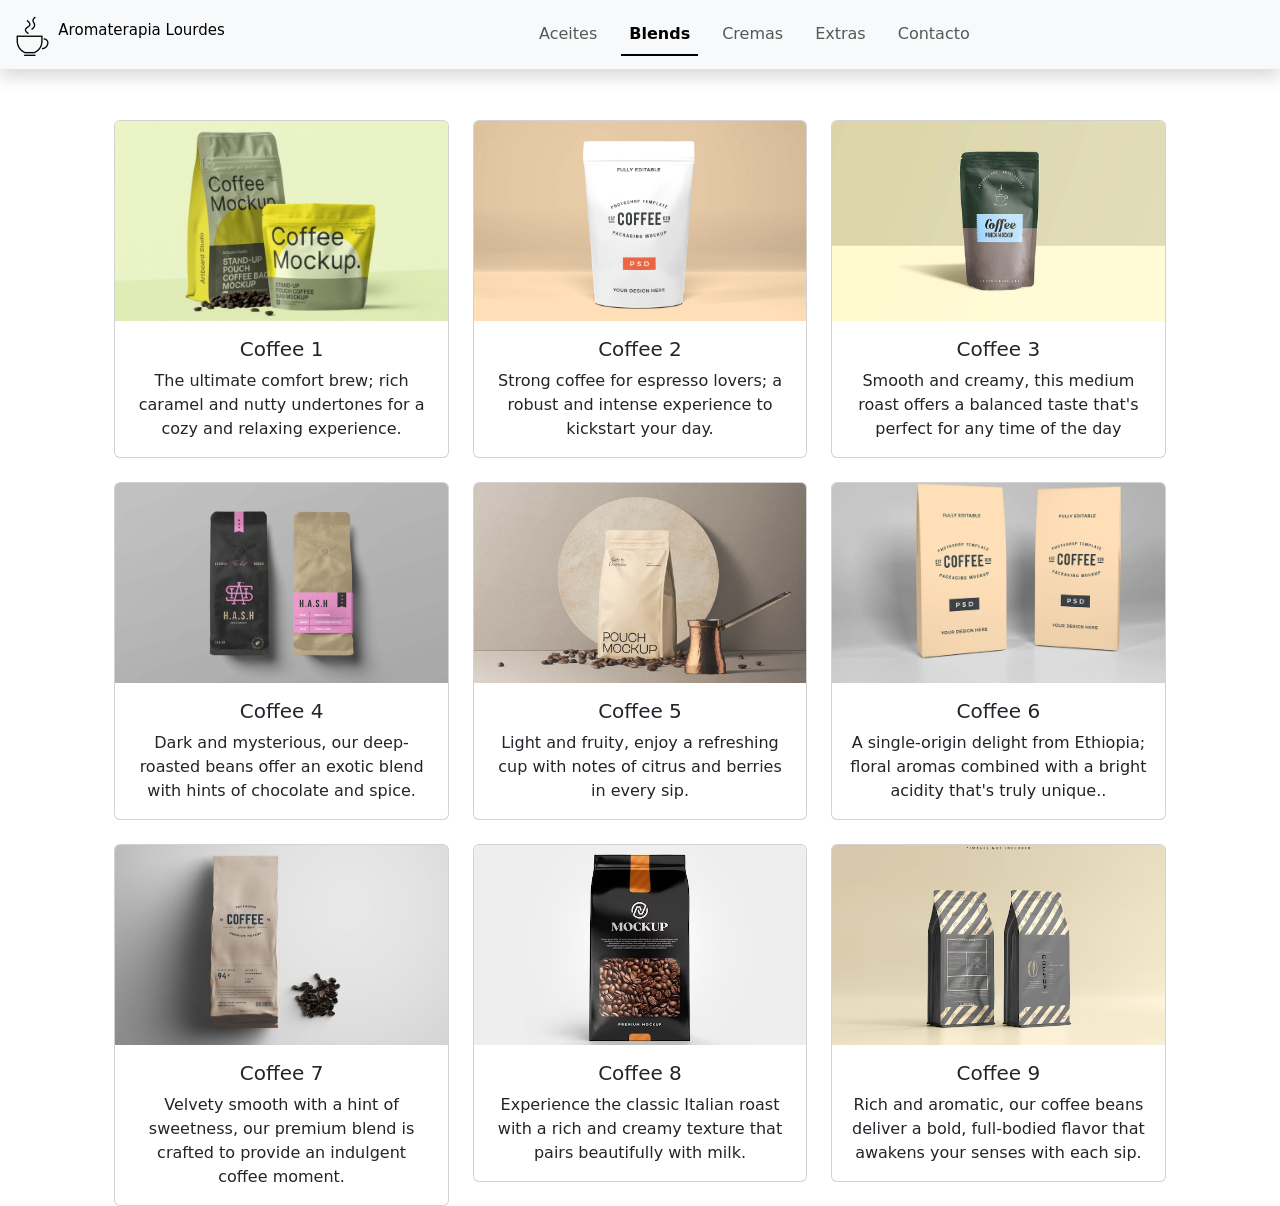
==== Blends.html @ 16ae02e8 "Creado a partir de repo CoffeeAddicts" ====
<!doctype html>
<!--suppress CheckImageSize -->
<html lang="en">
<head>
    <meta charset="utf-8">
    <meta name="viewport" content="width=device-width, initial-scale=1">
    <title>Aromaterapia Lourdes</title>
    <link href="https://cdn.jsdelivr.net/npm/bootstrap@5.3.2/dist/css/bootstrap.min.css" rel="stylesheet"
          integrity="sha384-T3c6CoIi6uLrA9TneNEoa7RxnatzjcDSCmG1MXxSR1GAsXEV/Dwwykc2MPK8M2HN" crossorigin="anonymous">
    <link rel="stylesheet" href="https://cdn.jsdelivr.net/npm/bootstrap-icons@1.11.1/font/bootstrap-icons.css">
    <link href="css/styles.css" rel="stylesheet">
</head>

<body>
<header class="sticky-top bg-light flex-md-nowrap p-0 shadow">
    <nav class="navbar navbar-expand-lg">
        <div class="container-fluid">
            <a class="navbar-brand" href="index.html">
                <img src="media/image/CoffeeIcon.png" alt="Aromaterapia Lourdes Icon" width="40" height="40" class="d-inline-block align-text-top">
                <span style="font-size: 15px">Aromaterapia Lourdes</span>
            </a>
            <button class="navbar-toggler" type="button" data-bs-toggle="collapse" data-bs-target="#navbarSupportedContent" aria-controls="navbarSupportedContent" aria-expanded="false" aria-label="Toggle navigation">
                <span class="navbar-toggler-icon"></span>
            </button>

            <div class="collapse navbar-collapse" id="navbarSupportedContent">
                <div class="col">
                    <ul class="navbar-nav me-auto mb-2 mb-lg-0 nav-underline justify-content-center">
                        <li class="nav-item">
                            <a class="nav-link" aria-current="page" href="index.html">Aceites</a>
                        </li>
                        <li class="nav-item">
                            <a class="nav-link active" href="Blends.html">Blends</a>
                        </li>
                        <li class="nav-item">
                            <a class="nav-link" href="Cremas.html">Cremas</a>
                        </li>
                        <li class="nav-item">
                            <a class="nav-link" href="Extras.html">Extras</a>
                        </li>
                        <li class="nav-item">
                            <a class="nav-link" href="Contacto.html">Contacto</a>
                        </li>
                    </ul>
                </div>


            </div>
        </div>
    </nav>
</header>

<div class="main container-fluid">
    <div class="container text-center">
        <div class="row row-cols-1 row-cols-sm-2 row-cols-md-3 g-4">
            <div class="col">
                <a data-bs-toggle="modal" data-bs-target="#Coffee1Modal" type="button" class="coffeeModal" style="text-decoration: none">
                    <div class="card h-100">
                        <img src="media/image/Coffee_Bag_Mockup_1.jpg" class="card-img-top" alt="...">
                        <div class="card-body">
                            <h5 class="card-title">Coffee 1</h5>
                            <p class="card-text">
                                The ultimate comfort brew; rich caramel
                                and nutty undertones for a cozy and relaxing experience.
                            </p>
                        </div>
                    </div>
                </a>
            </div>
            <div class="col">
                <a data-bs-toggle="modal" data-bs-target="#Coffee2Modal" type="button" class="coffeeModal" style="text-decoration: none">
                    <div class="card h-100">
                        <img src="media/image/Coffee_Bag_Mockup_2.jpg" class="card-img-top" alt="...">
                        <div class="card-body">
                            <h5 class="card-title">Coffee 2</h5>
                            <p class="card-text">
                                Strong coffee for espresso lovers;
                                a robust and intense experience to kickstart your day.
                            </p>
                        </div>
                    </div>
                </a>
            </div>
            <div class="col">
                <a data-bs-toggle="modal" data-bs-target="#Coffee3Modal" type="button" class="coffeeModal" style="text-decoration: none">
                    <div class="card h-100">
                        <img src="media/image/Coffee_Bag_Mockup_3.jpg" class="card-img-top" alt="...">
                        <div class="card-body">
                            <h5 class="card-title">Coffee 3</h5>
                            <p class="card-text">
                                Smooth and creamy, this medium roast offers
                                a balanced taste that's perfect for any time of the day
                            </p>
                        </div>
                    </div>
                </a>
            </div>
            <div class="col">
                <a data-bs-toggle="modal" data-bs-target="#Coffee4Modal" type="button" class="coffeeModal" style="text-decoration: none">
                    <div class="card h-100">
                        <img src="media/image/Coffee_Bag_Mockup_4.jpg" class="card-img-top" alt="...">
                        <div class="card-body">
                            <h5 class="card-title">Coffee 4</h5>
                            <p class="card-text">
                                Dark and mysterious, our deep-roasted beans
                                offer an exotic blend with hints of chocolate and spice.
                            </p>
                        </div>
                    </div>
                </a>
            </div>
            <div class="col">
                <a data-bs-toggle="modal" data-bs-target="#Coffee5Modal" type="button" class="coffeeModal" style="text-decoration: none">
                    <div class="card h-100">
                        <img src="media/image/Coffee_Bag_Mockup_5.jpg" class="card-img-top" alt="...">
                        <div class="card-body">
                            <h5 class="card-title">Coffee 5</h5>
                            <p class="card-text">
                                Light and fruity, enjoy a refreshing
                                cup with notes of citrus and berries in every sip.
                            </p>
                        </div>
                    </div>
                </a>
            </div>
            <div class="col">
                <a data-bs-toggle="modal" data-bs-target="#Coffee6Modal" type="button" class="coffeeModal" style="text-decoration: none">
                    <div class="card h-100">
                        <img src="media/image/Coffee_Bag_Mockup_6.jpg" class="card-img-top" alt="...">
                        <div class="card-body">
                            <h5 class="card-title">Coffee 6</h5>
                            <p class="card-text">
                                A single-origin delight from Ethiopia;
                                floral aromas combined with a bright acidity that's truly unique..
                            </p>
                        </div>
                    </div>
                </a>
            </div>
            <div class="col">
                <a data-bs-toggle="modal" data-bs-target="#Coffee7Modal" type="button" class="coffeeModal" style="text-decoration: none">
                    <div class="card h-100">
                        <img src="media/image/Coffee_Bag_Mockup_7.png" class="card-img-top" alt="...">
                        <div class="card-body">
                            <h5 class="card-title">Coffee 7</h5>
                            <p class="card-text">
                                Velvety smooth with a hint of sweetness,
                                our premium blend is crafted to provide an indulgent coffee moment.
                            </p>
                        </div>
                    </div>
                </a>
            </div>
            <div class="col">
                <a data-bs-toggle="modal" data-bs-target="#Coffee8Modal" type="button" class="coffeeModal" style="text-decoration: none">
                    <div class="card h-100">
                        <img src="media/image/Coffee_Bag_Mockup_8.png" class="card-img-top" alt="...">
                        <div class="card-body">
                            <h5 class="card-title">Coffee 8</h5>
                            <p class="card-text">
                                Experience the classic Italian roast
                                with a rich and creamy texture that pairs beautifully with milk.
                            </p>
                        </div>
                    </div>
                </a>
            </div>
            <div class="col">
                <a data-bs-toggle="modal" data-bs-target="#Coffee9Modal" type="button" class="coffeeModal" style="text-decoration: none">
                    <div class="card h-100">
                        <img src="media/image/Coffee_Bag_Mockup_9.png" class="card-img-top" alt="...">
                        <div class="card-body">
                            <h5 class="card-title">Coffee 9</h5>
                            <p class="card-text">
                                Rich and aromatic, our coffee beans deliver a bold,
                                full-bodied flavor that awakens your senses with each sip.
                            </p>
                        </div>
                    </div>
                </a>
            </div>
        </div>
    </div>
</div>

<!-- Modals -->
<!-- Modal 1 -->
<div class="modal fade" id="Coffee1Modal" tabindex="-1" aria-labelledby="Coffee1ModalLabel" aria-hidden="true">
    <div class="modal-dialog modal-dialog-scrollable modal-dialog-centered modal-lg">
        <div class="modal-content">
            <div class="modal-header">
                <h1 class="modal-title fs-5" id="Coffee1ModalLabel">Coffee 1</h1>
                <button type="button" class="btn-close" data-bs-dismiss="modal" aria-label="Close"></button>
            </div>
            <div class="modal-body">
                <div class="row">
                    <div class="col-8">
                        Indulge in the rich and aromatic experience of our premium coffee beans.
                        Each bag is a testament to our unwavering commitment to quality and excellence in coffee.
                        Sourced from the world's finest coffee-growing regions, our beans are carefully selected to
                        ensure a diverse and exceptional flavor profile.
                    </div>
                    <div class="col-4" style="padding-top: 0.5vh">
                        <img src="media/image/Coffee_Bag_Mockup_1.jpg" class="img-fluid" alt="...">
                        <div style="padding-top: 0.5vh">
                            <text style="color: darkslategrey">Recommended amount: <br>10grams of coffee per 150ml</text>
                        </div>
                    </div>
                </div>
            </div>
            <div class="modal-footer">
                <button type="button" class="btn btn-secondary" data-bs-dismiss="modal">Close</button>
            </div>
        </div>
    </div>
</div>

<!-- Modal 2 -->
<div class="modal fade" id="Coffee2Modal" tabindex="-1" aria-labelledby="Coffee2ModalLabel" aria-hidden="true">
    <div class="modal-dialog modal-dialog-scrollable modal-dialog-centered modal-lg">
        <div class="modal-content">
            <div class="modal-header">
                <h1 class="modal-title fs-5" id="Coffee2ModalLabel">Coffee 2</h1>
                <button type="button" class="btn-close" data-bs-dismiss="modal" aria-label="Close"></button>
            </div>
            <div class="modal-body">
                <div class="row">
                    <div class="col-8">
                        Discover the smooth and velvety taste of our Coffee 2. Each cup offers a harmonious blend
                        that is both refreshing and comforting.
                    </div>
                    <div class="col-4" style="padding-top: 0.5vh">
                        <img src="media/image/Coffee_Bag_Mockup_2.jpg" class="img-fluid" alt="...">
                        <div style="padding-top: 0.5vh">
                            <text style="color: darkslategrey">Recommended amount: <br>10grams of coffee per 150ml</text>
                        </div>
                    </div>
                </div>
            </div>
            <div class="modal-footer">
                <button type="button" class="btn btn-secondary" data-bs-dismiss="modal">Close</button>
            </div>
        </div>
    </div>
</div>

<!-- Modal 3 -->
<div class="modal fade" id="Coffee3Modal" tabindex="-1" aria-labelledby="Coffee3ModalLabel" aria-hidden="true">
    <div class="modal-dialog modal-dialog-scrollable modal-dialog-centered modal-lg">
        <div class="modal-content">
            <div class="modal-header">
                <h1 class="modal-title fs-5" id="Coffee3ModalLabel">Coffee 3</h1>
                <button type="button" class="btn-close" data-bs-dismiss="modal" aria-label="Close"></button>
            </div>
            <div class="modal-body">
                <div class="row">
                    <div class="col-8">
                        Immerse yourself in the exotic flavors of our Coffee 3. Carefully sourced from distant lands,
                        this coffee promises an adventure with every sip.
                    </div>
                    <div class="col-4" style="padding-top: 0.5vh">
                        <img src="media/image/Coffee_Bag_Mockup_3.jpg" class="img-fluid" alt="...">
                        <div style="padding-top: 0.5vh">
                            <text style="color: darkslategrey">Recommended amount: <br>10grams of coffee per 150ml</text>
                        </div>
                    </div>
                </div>
            </div>
            <div class="modal-footer">
                <button type="button" class="btn btn-secondary" data-bs-dismiss="modal">Close</button>
            </div>
        </div>
    </div>
</div>

<!-- Modal 4 -->
<div class="modal fade" id="Coffee4Modal" tabindex="-1" aria-labelledby="Coffee4ModalLabel" aria-hidden="true">
    <div class="modal-dialog modal-dialog-scrollable modal-dialog-centered modal-lg">
        <div class="modal-content">
            <div class="modal-header">
                <h1 class="modal-title fs-5" id="Coffee4ModalLabel">Coffee 4</h1>
                <button type="button" class="btn-close" data-bs-dismiss="modal" aria-label="Close"></button>
            </div>
            <div class="modal-body">
                <div class="row">
                    <div class="col-8">
                        Experience the balance and complexity of our Coffee 4. Perfectly roasted to bring out
                        its intricate notes, this coffee is for those who appreciate a refined taste.
                    </div>
                    <div class="col-4" style="padding-top: 0.5vh">
                        <img src="media/image/Coffee_Bag_Mockup_4.jpg" class="img-fluid" alt="...">
                        <div style="padding-top: 0.5vh">
                            <text style="color: darkslategrey">Recommended amount: <br>10grams of coffee per 150ml</text>
                        </div>
                    </div>
                </div>
            </div>
            <div class="modal-footer">
                <button type="button" class="btn btn-secondary" data-bs-dismiss="modal">Close</button>
            </div>
        </div>
    </div>
</div>

<!-- Modal 5 -->
<div class="modal fade" id="Coffee5Modal" tabindex="-1" aria-labelledby="Coffee5ModalLabel" aria-hidden="true">
    <div class="modal-dialog modal-dialog-scrollable modal-dialog-centered modal-lg">
        <div class="modal-content">
            <div class="modal-header">
                <h1 class="modal-title fs-5" id="Coffee5ModalLabel">Coffee 5</h1>
                <button type="button" class="btn-close" data-bs-dismiss="modal" aria-label="Close"></button>
            </div>
            <div class="modal-body">
                <div class="row">
                    <div class="col-8">
                        Savor the bright and lively flavors of our Coffee 5. Ideal for those who enjoy a refreshing
                        cup that awakens their senses.
                    </div>
                    <div class="col-4" style="padding-top: 0.5vh">
                        <img src="media/image/Coffee_Bag_Mockup_5.jpg" class="img-fluid" alt="...">
                        <div style="padding-top: 0.5vh">
                            <text style="color: darkslategrey">Recommended amount: <br>10grams of coffee per 150ml</text>
                        </div>
                    </div>
                </div>
            </div>
            <div class="modal-footer">
                <button type="button" class="btn btn-secondary" data-bs-dismiss="modal">Close</button>
            </div>
        </div>
    </div>
</div>

<!-- Modal 6 -->
<div class="modal fade" id="Coffee6Modal" tabindex="-1" aria-labelledby="Coffee6ModalLabel" aria-hidden="true">
    <div class="modal-dialog modal-dialog-scrollable modal-dialog-centered modal-lg">
        <div class="modal-content">
            <div class="modal-header">
                <h1 class="modal-title fs-5" id="Coffee6ModalLabel">Coffee 6</h1>
                <button type="button" class="btn-close" data-bs-dismiss="modal" aria-label="Close"></button>
            </div>
            <div class="modal-body">
                <div class="row">
                    <div class="col-8">
                        Enjoy the rich and full-bodied taste of our Coffee 6. Roasted to perfection, this coffee
                        offers a robust and satisfying experience.
                    </div>
                    <div class="col-4" style="padding-top: 0.5vh">
                        <img src="media/image/Coffee_Bag_Mockup_6.jpg" class="img-fluid" alt="...">
                        <div style="padding-top: 0.5vh">
                            <text style="color: darkslategrey">Recommended amount: <br>10grams of coffee per 150ml</text>
                        </div>
                    </div>
                </div>
            </div>
            <div class="modal-footer">
                <button type="button" class="btn btn-secondary" data-bs-dismiss="modal">Close</button>
            </div>
        </div>
    </div>
</div>

<!-- Modal 7 -->
<div class="modal fade" id="Coffee7Modal" tabindex="-1" aria-labelledby="Coffee7ModalLabel" aria-hidden="true">
    <div class="modal-dialog modal-dialog-scrollable modal-dialog-centered modal-lg">
        <div class="modal-content">
            <div class="modal-header">
                <h1 class="modal-title fs-5" id="Coffee7ModalLabel">Coffee 7</h1>
                <button type="button" class="btn-close" data-bs-dismiss="modal" aria-label="Close"></button>
            </div>
            <div class="modal-body">
                <div class="row">
                    <div class="col-8">
                        Discover the unique blend of our Coffee 7, designed to offer a delightful and memorable taste
                        experience with every sip.
                    </div>
                    <div class="col-4" style="padding-top: 0.5vh">
                        <img src="media/image/Coffee_Bag_Mockup_7.png" class="img-fluid" alt="...">
                        <div style="padding-top: 0.5vh">
                            <text style="color: darkslategrey">Recommended amount: <br>10grams of coffee per 150ml</text>
                        </div>
                    </div>
                </div>
            </div>
            <div class="modal-footer">
                <button type="button" class="btn btn-secondary" data-bs-dismiss="modal">Close</button>
            </div>
        </div>
    </div>
</div>

<!-- Modal 8 -->
<div class="modal fade" id="Coffee8Modal" tabindex="-1" aria-labelledby="Coffee8ModalLabel" aria-hidden="true">
    <div class="modal-dialog modal-dialog-scrollable modal-dialog-centered modal-lg">
        <div class="modal-content">
            <div class="modal-header">
                <h1 class="modal-title fs-5" id="Coffee8ModalLabel">Coffee 8</h1>
                <button type="button" class="btn-close" data-bs-dismiss="modal" aria-label="Close"></button>
            </div>
            <div class="modal-body">
                <div class="row">
                    <div class="col-8">
                        Indulge in the smooth and refined flavors of our Coffee 8. A perfect choice for those who
                        appreciate a sophisticated cup.
                    </div>
                    <div class="col-4" style="padding-top: 0.5vh">
                        <img src="media/image/Coffee_Bag_Mockup_8.png" class="img-fluid" alt="...">
                        <div style="padding-top: 0.5vh">
                            <text style="color: darkslategrey">Recommended amount: <br>10grams of coffee per 150ml</text>
                        </div>
                    </div>
                </div>
            </div>
            <div class="modal-footer">
                <button type="button" class="btn btn-secondary" data-bs-dismiss="modal">Close</button>
            </div>
        </div>
    </div>
</div>

<!-- Modal 9 -->
<div class="modal fade" id="Coffee9Modal" tabindex="-1" aria-labelledby="Coffee9ModalLabel" aria-hidden="true">
    <div class="modal-dialog modal-dialog-scrollable modal-dialog-centered modal-lg">
        <div class="modal-content">
            <div class="modal-header">
                <h1 class="modal-title fs-5" id="Coffee9ModalLabel">Coffee 9</h1>
                <button type="button" class="btn-close" data-bs-dismiss="modal" aria-label="Close"></button>
            </div>
            <div class="modal-body">
                <div class="row">
                    <div class="col-8">
                        Experience the bold and intense flavors of our Coffee 9. Roasted to bring out its deep
                        character, this coffee is for those who enjoy a rich and robust taste.
                    </div>
                    <div class="col-4" style="padding-top: 0.5vh">
                        <img src="media/image/Coffee_Bag_Mockup_9.png" class="img-fluid" alt="...">
                        <div style="padding-top: 0.5vh">
                            <text style="color: darkslategrey">Recommended amount: <br>10grams of coffee per 150ml</text>
                        </div>
                    </div>
                </div>
            </div>
            <div class="modal-footer">
                <button type="button" class="btn btn-secondary" data-bs-dismiss="modal">Close</button>
            </div>
        </div>
    </div>
</div>





<script src="https://cdn.jsdelivr.net/npm/bootstrap@5.3.2/dist/js/bootstrap.bundle.min.js"
        integrity="sha384-C6RzsynM9kWDrMNeT87bh95OGNyZPhcTNXj1NW7RuBCsyN/o0jlpcV8Qyq46cDfL"
        crossorigin="anonymous">
</script>
</body>
</html>
---- css/styles.css ----
html {
    scroll-behavior: smooth;
}


@media screen and (prefers-reduced-motion: reduce) {
    html {
        scroll-behavior: auto;
    }
}

.main{
    padding-top: 4vw;
    padding-left: 8vw;
    padding-right: 8vw;
}

.section {
    height: 65vh;
    align-content: center;
    scroll-margin-top: 1em;

}

.card-img-top {
    width: 100%;
    height: 15vw;
    object-fit: cover;
    min-height: 200px;
}

.map{
    position:relative;
    text-align:left;
    width:100%;
    height:400px;
}

.gmap_frame{
    padding-top: 12vh;
}

.coffeeModal:hover {
    -webkit-animation: coffeeModal 0.5s ease-in-out both;
    animation: coffeeModal 0.5s ease-in-out both;
}



@-webkit-keyframes coffeeModal {
    0% {
        -webkit-transform: scale(1);
        transform: scale(1);
    }
    50% {
        -webkit-transform: scale(1.05);
        transform: scale(1.05);
    }
    100% {
        -webkit-transform: scale(1);
        transform: scale(1);
    }
}
@keyframes coffeeModal {
    0% {
        -webkit-transform: scale(1);
        transform: scale(1);
    }
    50% {
        -webkit-transform: scale(1.05);
        transform: scale(1.05);
    }
    100% {
        -webkit-transform: scale(1);
        transform: scale(1);
    }
}
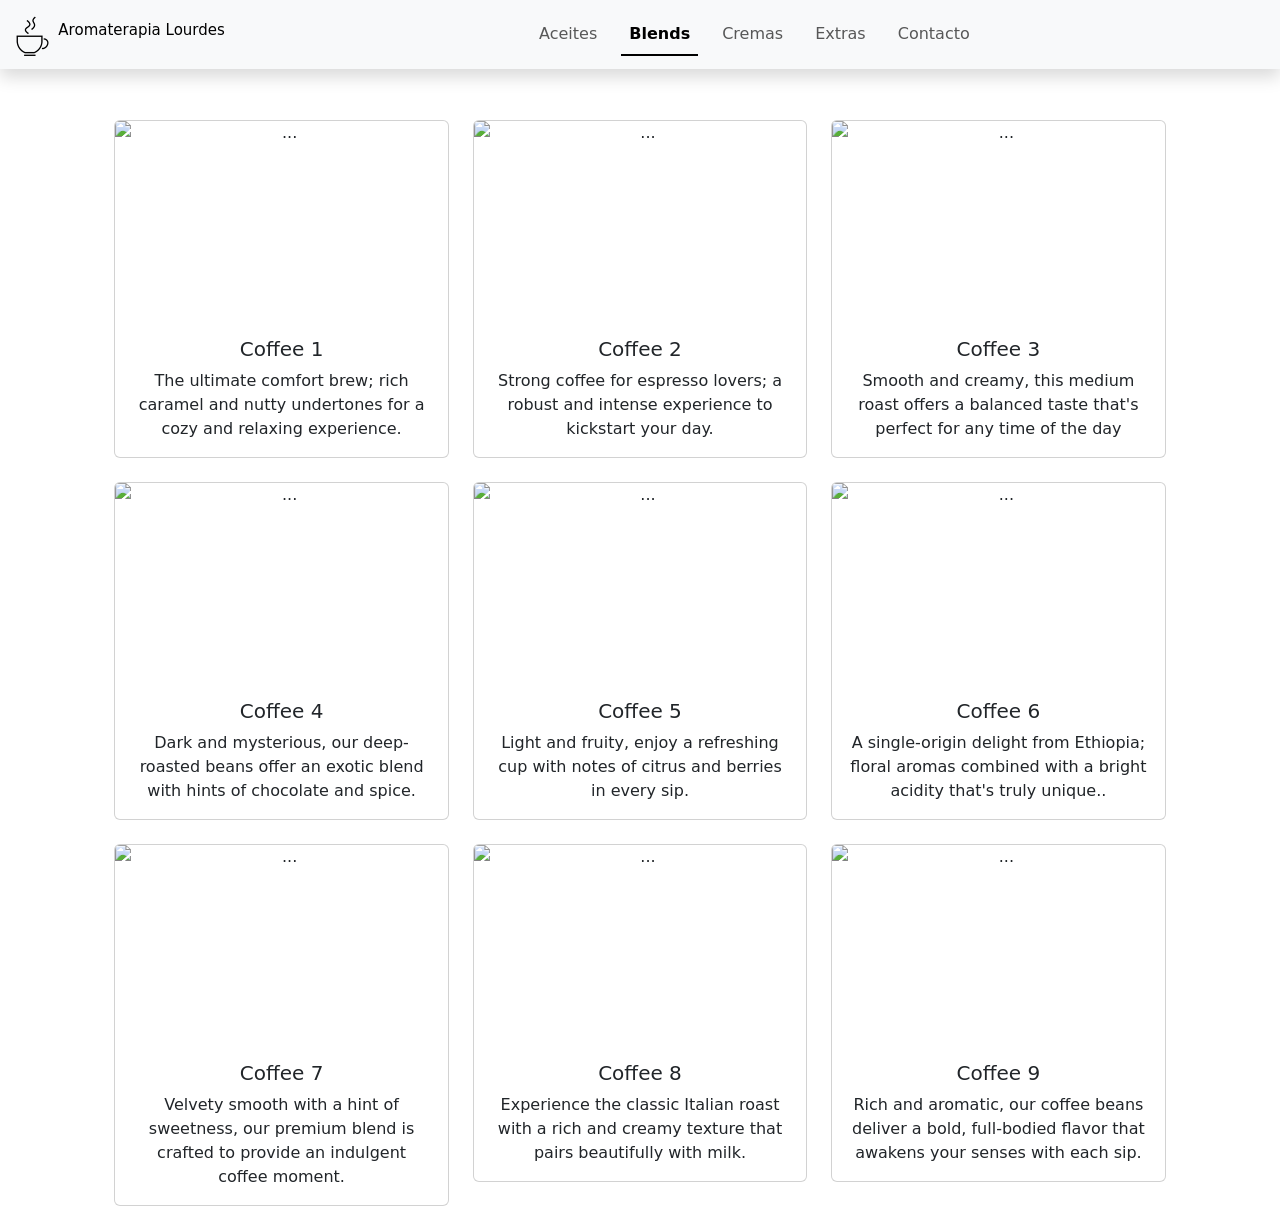
==== commit ce39222b: "Añadidas 15 opciones de aceites, modificado el codigo acorde a este cambio." ====
--- a/Blends.html
+++ b/Blends.html
@@ -56,7 +56,7 @@
             <div class="col">
                 <a data-bs-toggle="modal" data-bs-target="#Coffee1Modal" type="button" class="coffeeModal" style="text-decoration: none">
                     <div class="card h-100">
-                        <img src="media/image/Coffee_Bag_Mockup_1.jpg" class="card-img-top" alt="...">
+                        <img src="media/image/Aceites/Coffee_Bag_Mockup_1.jpg" class="card-img-top" alt="...">
                         <div class="card-body">
                             <h5 class="card-title">Coffee 1</h5>
                             <p class="card-text">
@@ -70,7 +70,7 @@
             <div class="col">
                 <a data-bs-toggle="modal" data-bs-target="#Coffee2Modal" type="button" class="coffeeModal" style="text-decoration: none">
                     <div class="card h-100">
-                        <img src="media/image/Coffee_Bag_Mockup_2.jpg" class="card-img-top" alt="...">
+                        <img src="media/image/Aceites/Coffee_Bag_Mockup_2.jpg" class="card-img-top" alt="...">
                         <div class="card-body">
                             <h5 class="card-title">Coffee 2</h5>
                             <p class="card-text">
@@ -84,7 +84,7 @@
             <div class="col">
                 <a data-bs-toggle="modal" data-bs-target="#Coffee3Modal" type="button" class="coffeeModal" style="text-decoration: none">
                     <div class="card h-100">
-                        <img src="media/image/Coffee_Bag_Mockup_3.jpg" class="card-img-top" alt="...">
+                        <img src="media/image/Aceites/Coffee_Bag_Mockup_3.jpg" class="card-img-top" alt="...">
                         <div class="card-body">
                             <h5 class="card-title">Coffee 3</h5>
                             <p class="card-text">
@@ -98,7 +98,7 @@
             <div class="col">
                 <a data-bs-toggle="modal" data-bs-target="#Coffee4Modal" type="button" class="coffeeModal" style="text-decoration: none">
                     <div class="card h-100">
-                        <img src="media/image/Coffee_Bag_Mockup_4.jpg" class="card-img-top" alt="...">
+                        <img src="media/image/Aceites/Coffee_Bag_Mockup_4.jpg" class="card-img-top" alt="...">
                         <div class="card-body">
                             <h5 class="card-title">Coffee 4</h5>
                             <p class="card-text">
@@ -112,7 +112,7 @@
             <div class="col">
                 <a data-bs-toggle="modal" data-bs-target="#Coffee5Modal" type="button" class="coffeeModal" style="text-decoration: none">
                     <div class="card h-100">
-                        <img src="media/image/Coffee_Bag_Mockup_5.jpg" class="card-img-top" alt="...">
+                        <img src="media/image/Aceites/Coffee_Bag_Mockup_5.jpg" class="card-img-top" alt="...">
                         <div class="card-body">
                             <h5 class="card-title">Coffee 5</h5>
                             <p class="card-text">
@@ -126,7 +126,7 @@
             <div class="col">
                 <a data-bs-toggle="modal" data-bs-target="#Coffee6Modal" type="button" class="coffeeModal" style="text-decoration: none">
                     <div class="card h-100">
-                        <img src="media/image/Coffee_Bag_Mockup_6.jpg" class="card-img-top" alt="...">
+                        <img src="media/image/Aceites/Coffee_Bag_Mockup_6.jpg" class="card-img-top" alt="...">
                         <div class="card-body">
                             <h5 class="card-title">Coffee 6</h5>
                             <p class="card-text">
@@ -140,7 +140,7 @@
             <div class="col">
                 <a data-bs-toggle="modal" data-bs-target="#Coffee7Modal" type="button" class="coffeeModal" style="text-decoration: none">
                     <div class="card h-100">
-                        <img src="media/image/Coffee_Bag_Mockup_7.png" class="card-img-top" alt="...">
+                        <img src="media/image/Aceites/Coffee_Bag_Mockup_7.png" class="card-img-top" alt="...">
                         <div class="card-body">
                             <h5 class="card-title">Coffee 7</h5>
                             <p class="card-text">
@@ -154,7 +154,7 @@
             <div class="col">
                 <a data-bs-toggle="modal" data-bs-target="#Coffee8Modal" type="button" class="coffeeModal" style="text-decoration: none">
                     <div class="card h-100">
-                        <img src="media/image/Coffee_Bag_Mockup_8.png" class="card-img-top" alt="...">
+                        <img src="media/image/Aceites/Coffee_Bag_Mockup_8.png" class="card-img-top" alt="...">
                         <div class="card-body">
                             <h5 class="card-title">Coffee 8</h5>
                             <p class="card-text">
@@ -168,7 +168,7 @@
             <div class="col">
                 <a data-bs-toggle="modal" data-bs-target="#Coffee9Modal" type="button" class="coffeeModal" style="text-decoration: none">
                     <div class="card h-100">
-                        <img src="media/image/Coffee_Bag_Mockup_9.png" class="card-img-top" alt="...">
+                        <img src="media/image/Aceites/Coffee_Bag_Mockup_9.png" class="card-img-top" alt="...">
                         <div class="card-body">
                             <h5 class="card-title">Coffee 9</h5>
                             <p class="card-text">
@@ -201,7 +201,7 @@
                         ensure a diverse and exceptional flavor profile.
                     </div>
                     <div class="col-4" style="padding-top: 0.5vh">
-                        <img src="media/image/Coffee_Bag_Mockup_1.jpg" class="img-fluid" alt="...">
+                        <img src="media/image/Aceites/Coffee_Bag_Mockup_1.jpg" class="img-fluid" alt="...">
                         <div style="padding-top: 0.5vh">
                             <text style="color: darkslategrey">Recommended amount: <br>10grams of coffee per 150ml</text>
                         </div>
@@ -230,7 +230,7 @@
                         that is both refreshing and comforting.
                     </div>
                     <div class="col-4" style="padding-top: 0.5vh">
-                        <img src="media/image/Coffee_Bag_Mockup_2.jpg" class="img-fluid" alt="...">
+                        <img src="media/image/Aceites/Coffee_Bag_Mockup_2.jpg" class="img-fluid" alt="...">
                         <div style="padding-top: 0.5vh">
                             <text style="color: darkslategrey">Recommended amount: <br>10grams of coffee per 150ml</text>
                         </div>
@@ -259,7 +259,7 @@
                         this coffee promises an adventure with every sip.
                     </div>
                     <div class="col-4" style="padding-top: 0.5vh">
-                        <img src="media/image/Coffee_Bag_Mockup_3.jpg" class="img-fluid" alt="...">
+                        <img src="media/image/Aceites/Coffee_Bag_Mockup_3.jpg" class="img-fluid" alt="...">
                         <div style="padding-top: 0.5vh">
                             <text style="color: darkslategrey">Recommended amount: <br>10grams of coffee per 150ml</text>
                         </div>
@@ -288,7 +288,7 @@
                         its intricate notes, this coffee is for those who appreciate a refined taste.
                     </div>
                     <div class="col-4" style="padding-top: 0.5vh">
-                        <img src="media/image/Coffee_Bag_Mockup_4.jpg" class="img-fluid" alt="...">
+                        <img src="media/image/Aceites/Coffee_Bag_Mockup_4.jpg" class="img-fluid" alt="...">
                         <div style="padding-top: 0.5vh">
                             <text style="color: darkslategrey">Recommended amount: <br>10grams of coffee per 150ml</text>
                         </div>
@@ -317,7 +317,7 @@
                         cup that awakens their senses.
                     </div>
                     <div class="col-4" style="padding-top: 0.5vh">
-                        <img src="media/image/Coffee_Bag_Mockup_5.jpg" class="img-fluid" alt="...">
+                        <img src="media/image/Aceites/Coffee_Bag_Mockup_5.jpg" class="img-fluid" alt="...">
                         <div style="padding-top: 0.5vh">
                             <text style="color: darkslategrey">Recommended amount: <br>10grams of coffee per 150ml</text>
                         </div>
@@ -346,7 +346,7 @@
                         offers a robust and satisfying experience.
                     </div>
                     <div class="col-4" style="padding-top: 0.5vh">
-                        <img src="media/image/Coffee_Bag_Mockup_6.jpg" class="img-fluid" alt="...">
+                        <img src="media/image/Aceites/Coffee_Bag_Mockup_6.jpg" class="img-fluid" alt="...">
                         <div style="padding-top: 0.5vh">
                             <text style="color: darkslategrey">Recommended amount: <br>10grams of coffee per 150ml</text>
                         </div>
@@ -375,7 +375,7 @@
                         experience with every sip.
                     </div>
                     <div class="col-4" style="padding-top: 0.5vh">
-                        <img src="media/image/Coffee_Bag_Mockup_7.png" class="img-fluid" alt="...">
+                        <img src="media/image/Aceites/Coffee_Bag_Mockup_7.png" class="img-fluid" alt="...">
                         <div style="padding-top: 0.5vh">
                             <text style="color: darkslategrey">Recommended amount: <br>10grams of coffee per 150ml</text>
                         </div>
@@ -404,7 +404,7 @@
                         appreciate a sophisticated cup.
                     </div>
                     <div class="col-4" style="padding-top: 0.5vh">
-                        <img src="media/image/Coffee_Bag_Mockup_8.png" class="img-fluid" alt="...">
+                        <img src="media/image/Aceites/Coffee_Bag_Mockup_8.png" class="img-fluid" alt="...">
                         <div style="padding-top: 0.5vh">
                             <text style="color: darkslategrey">Recommended amount: <br>10grams of coffee per 150ml</text>
                         </div>
@@ -433,7 +433,7 @@
                         character, this coffee is for those who enjoy a rich and robust taste.
                     </div>
                     <div class="col-4" style="padding-top: 0.5vh">
-                        <img src="media/image/Coffee_Bag_Mockup_9.png" class="img-fluid" alt="...">
+                        <img src="media/image/Aceites/Coffee_Bag_Mockup_9.png" class="img-fluid" alt="...">
                         <div style="padding-top: 0.5vh">
                             <text style="color: darkslategrey">Recommended amount: <br>10grams of coffee per 150ml</text>
                         </div>
--- a/css/styles.css
+++ b/css/styles.css
@@ -40,14 +40,14 @@
     padding-top: 12vh;
 }
 
-.coffeeModal:hover {
-    -webkit-animation: coffeeModal 0.5s ease-in-out both;
-    animation: coffeeModal 0.5s ease-in-out both;
+.modalBase:hover {
+    -webkit-animation: modalBase 0.5s ease-in-out both;
+    animation: modalBase 0.5s ease-in-out both;
 }
 
 
 
-@-webkit-keyframes coffeeModal {
+@-webkit-keyframes modalBase {
     0% {
         -webkit-transform: scale(1);
         transform: scale(1);
@@ -61,7 +61,7 @@
         transform: scale(1);
     }
 }
-@keyframes coffeeModal {
+@keyframes modalBase {
     0% {
         -webkit-transform: scale(1);
         transform: scale(1);
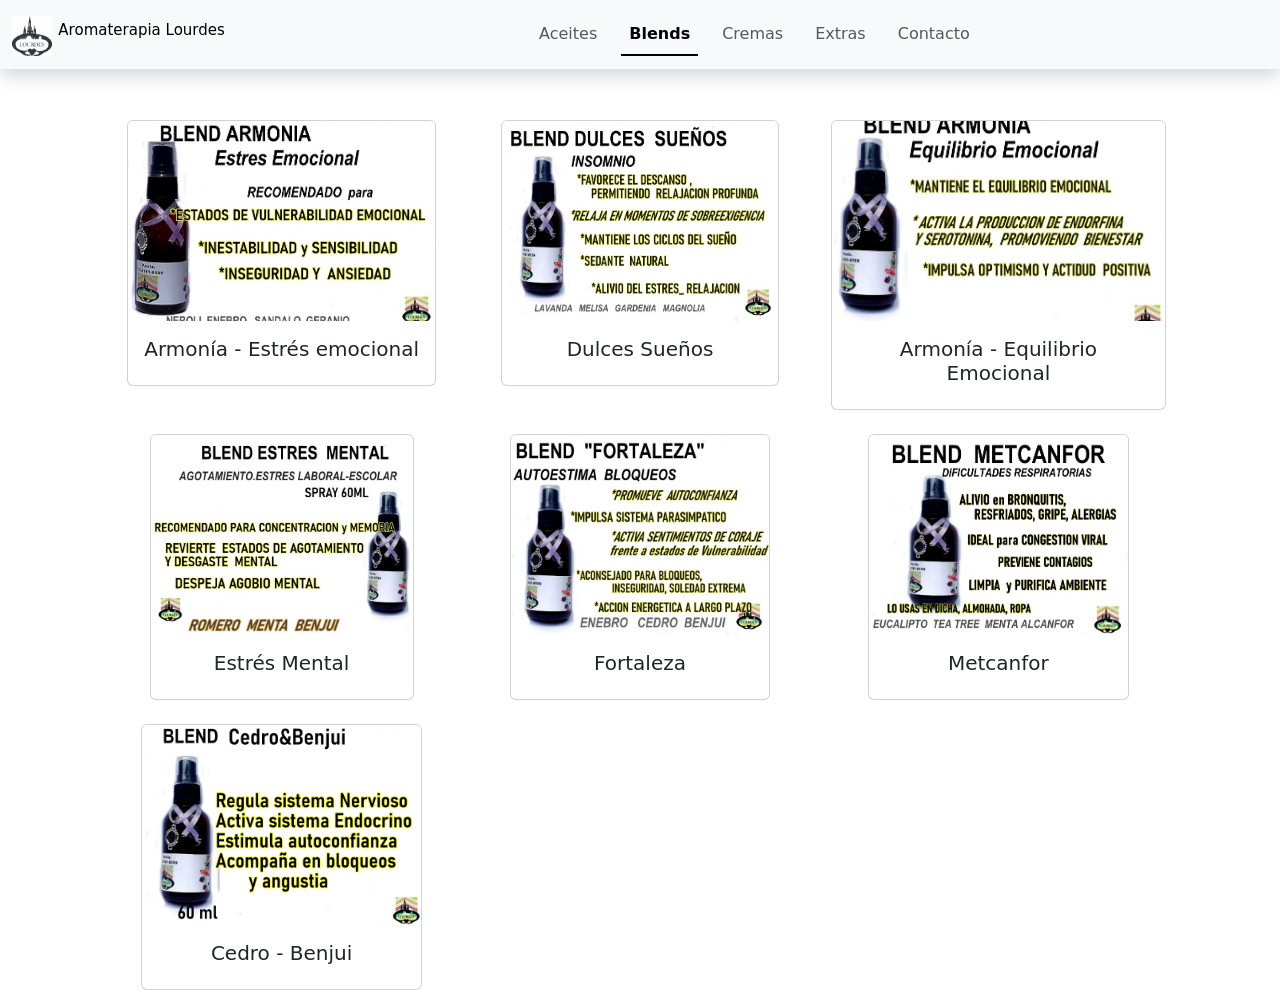
==== commit b5a3dd37: "Modificaciones: - Añadidas imágenes de la sección Aceites y Blends, junto con la descripcion de la m" ====
--- a/Blends.html
+++ b/Blends.html
@@ -16,7 +16,7 @@
     <nav class="navbar navbar-expand-lg">
         <div class="container-fluid">
             <a class="navbar-brand" href="index.html">
-                <img src="media/image/CoffeeIcon.png" alt="Aromaterapia Lourdes Icon" width="40" height="40" class="d-inline-block align-text-top">
+                <img src="media/image/LOGO%20BN%20transparente.jpg" alt="Aromaterapia Lourdes Icon" width="40" height="40" class="d-inline-block align-text-top">
                 <span style="font-size: 15px">Aromaterapia Lourdes</span>
             </a>
             <button class="navbar-toggler" type="button" data-bs-toggle="collapse" data-bs-target="#navbarSupportedContent" aria-controls="navbarSupportedContent" aria-expanded="false" aria-label="Toggle navigation">
@@ -54,156 +54,122 @@
     <div class="container text-center">
         <div class="row row-cols-1 row-cols-sm-2 row-cols-md-3 g-4">
             <div class="col">
-                <a data-bs-toggle="modal" data-bs-target="#Coffee1Modal" type="button" class="coffeeModal" style="text-decoration: none">
-                    <div class="card h-100">
-                        <img src="media/image/Aceites/Coffee_Bag_Mockup_1.jpg" class="card-img-top" alt="...">
-                        <div class="card-body">
-                            <h5 class="card-title">Coffee 1</h5>
-                            <p class="card-text">
-                                The ultimate comfort brew; rich caramel
-                                and nutty undertones for a cozy and relaxing experience.
-                            </p>
-                        </div>
-                    </div>
-                </a>
-            </div>
-            <div class="col">
-                <a data-bs-toggle="modal" data-bs-target="#Coffee2Modal" type="button" class="coffeeModal" style="text-decoration: none">
-                    <div class="card h-100">
-                        <img src="media/image/Aceites/Coffee_Bag_Mockup_2.jpg" class="card-img-top" alt="...">
-                        <div class="card-body">
-                            <h5 class="card-title">Coffee 2</h5>
-                            <p class="card-text">
-                                Strong coffee for espresso lovers;
-                                a robust and intense experience to kickstart your day.
-                            </p>
-                        </div>
-                    </div>
-                </a>
-            </div>
-            <div class="col">
-                <a data-bs-toggle="modal" data-bs-target="#Coffee3Modal" type="button" class="coffeeModal" style="text-decoration: none">
-                    <div class="card h-100">
-                        <img src="media/image/Aceites/Coffee_Bag_Mockup_3.jpg" class="card-img-top" alt="...">
-                        <div class="card-body">
-                            <h5 class="card-title">Coffee 3</h5>
-                            <p class="card-text">
-                                Smooth and creamy, this medium roast offers
-                                a balanced taste that's perfect for any time of the day
-                            </p>
-                        </div>
-                    </div>
-                </a>
-            </div>
-            <div class="col">
-                <a data-bs-toggle="modal" data-bs-target="#Coffee4Modal" type="button" class="coffeeModal" style="text-decoration: none">
-                    <div class="card h-100">
-                        <img src="media/image/Aceites/Coffee_Bag_Mockup_4.jpg" class="card-img-top" alt="...">
-                        <div class="card-body">
-                            <h5 class="card-title">Coffee 4</h5>
-                            <p class="card-text">
-                                Dark and mysterious, our deep-roasted beans
-                                offer an exotic blend with hints of chocolate and spice.
-                            </p>
-                        </div>
-                    </div>
-                </a>
-            </div>
-            <div class="col">
-                <a data-bs-toggle="modal" data-bs-target="#Coffee5Modal" type="button" class="coffeeModal" style="text-decoration: none">
-                    <div class="card h-100">
-                        <img src="media/image/Aceites/Coffee_Bag_Mockup_5.jpg" class="card-img-top" alt="...">
-                        <div class="card-body">
-                            <h5 class="card-title">Coffee 5</h5>
-                            <p class="card-text">
-                                Light and fruity, enjoy a refreshing
-                                cup with notes of citrus and berries in every sip.
-                            </p>
-                        </div>
-                    </div>
-                </a>
-            </div>
-            <div class="col">
-                <a data-bs-toggle="modal" data-bs-target="#Coffee6Modal" type="button" class="coffeeModal" style="text-decoration: none">
-                    <div class="card h-100">
-                        <img src="media/image/Aceites/Coffee_Bag_Mockup_6.jpg" class="card-img-top" alt="...">
-                        <div class="card-body">
-                            <h5 class="card-title">Coffee 6</h5>
-                            <p class="card-text">
-                                A single-origin delight from Ethiopia;
-                                floral aromas combined with a bright acidity that's truly unique..
-                            </p>
-                        </div>
-                    </div>
-                </a>
-            </div>
-            <div class="col">
-                <a data-bs-toggle="modal" data-bs-target="#Coffee7Modal" type="button" class="coffeeModal" style="text-decoration: none">
-                    <div class="card h-100">
-                        <img src="media/image/Aceites/Coffee_Bag_Mockup_7.png" class="card-img-top" alt="...">
-                        <div class="card-body">
-                            <h5 class="card-title">Coffee 7</h5>
-                            <p class="card-text">
-                                Velvety smooth with a hint of sweetness,
-                                our premium blend is crafted to provide an indulgent coffee moment.
-                            </p>
-                        </div>
-                    </div>
-                </a>
-            </div>
-            <div class="col">
-                <a data-bs-toggle="modal" data-bs-target="#Coffee8Modal" type="button" class="coffeeModal" style="text-decoration: none">
-                    <div class="card h-100">
-                        <img src="media/image/Aceites/Coffee_Bag_Mockup_8.png" class="card-img-top" alt="...">
-                        <div class="card-body">
-                            <h5 class="card-title">Coffee 8</h5>
-                            <p class="card-text">
-                                Experience the classic Italian roast
-                                with a rich and creamy texture that pairs beautifully with milk.
-                            </p>
-                        </div>
-                    </div>
-                </a>
-            </div>
-            <div class="col">
-                <a data-bs-toggle="modal" data-bs-target="#Coffee9Modal" type="button" class="coffeeModal" style="text-decoration: none">
-                    <div class="card h-100">
-                        <img src="media/image/Aceites/Coffee_Bag_Mockup_9.png" class="card-img-top" alt="...">
-                        <div class="card-body">
-                            <h5 class="card-title">Coffee 9</h5>
-                            <p class="card-text">
-                                Rich and aromatic, our coffee beans deliver a bold,
-                                full-bodied flavor that awakens your senses with each sip.
-                            </p>
-                        </div>
-                    </div>
-                </a>
-            </div>
-        </div>
-    </div>
-</div>
+                <a data-bs-toggle="modal" data-bs-target="#Blend1Modal" type="button" class="modalBase" style="text-decoration: none">
+                    <div class="card h-100">
+                        <img src="media/image/Blends/Blend_armonia_estres_emocional.jpg" class="card-img-top" alt="...">
+                        <div class="card-body">
+                            <h5 class="card-title">Armonía - Estrés emocional</h5>
+                            <p class="card-text">
+                                <!-- texto -->
+                            </p>
+                        </div>
+                    </div>
+                </a>
+            </div>
+            <div class="col">
+                <a data-bs-toggle="modal" data-bs-target="#Blend2Modal" type="button" class="modalBase" style="text-decoration: none">
+                    <div class="card h-100">
+                        <img src="media/image/Blends/Blend_Dulces_Sueños.jpg" class="card-img-top" alt="...">
+                        <div class="card-body">
+                            <h5 class="card-title">Dulces Sueños</h5>
+                            <p class="card-text">
+                                <!-- texto -->
+                            </p>
+                        </div>
+                    </div>
+                </a>
+            </div>
+            <div class="col">
+                <a data-bs-toggle="modal" data-bs-target="#Blend3Modal" type="button" class="modalBase" style="text-decoration: none">
+                    <div class="card h-100">
+                        <img src="media/image/Blends/Blend_Equilibrio_Emocional.jpg" class="card-img-top" alt="...">
+                        <div class="card-body">
+                            <h5 class="card-title">Armonía - Equilibrio Emocional</h5>
+                            <p class="card-text">
+                                <!-- texto -->
+                            </p>
+                        </div>
+                    </div>
+                </a>
+            </div>
+            <div class="col">
+                <a data-bs-toggle="modal" data-bs-target="#Blend4Modal" type="button" class="modalBase" style="text-decoration: none">
+                    <div class="card h-100">
+                        <img src="media/image/Blends/Blend_Estres_Mental.jpg" class="card-img-top" alt="...">
+                        <div class="card-body">
+                            <h5 class="card-title">Estrés Mental</h5>
+                            <p class="card-text">
+                                <!-- texto -->
+                            </p>
+                        </div>
+                    </div>
+                </a>
+            </div>
+            <div class="col">
+                <a data-bs-toggle="modal" data-bs-target="#Blend5Modal" type="button" class="modalBase" style="text-decoration: none">
+                    <div class="card h-100">
+                        <img src="media/image/Blends/Blend_Fortaleza.jpg" class="card-img-top" alt="...">
+                        <div class="card-body">
+                            <h5 class="card-title">Fortaleza</h5>
+                            <p class="card-text">
+                                <!-- texto -->
+                            </p>
+                        </div>
+                    </div>
+                </a>
+            </div>
+            <div class="col">
+                <a data-bs-toggle="modal" data-bs-target="#Blend6Modal" type="button" class="modalBase" style="text-decoration: none">
+                    <div class="card h-100">
+                        <img src="media/image/Blends/Blend_Metcanfor.jpg" class="card-img-top" alt="...">
+                        <div class="card-body">
+                            <h5 class="card-title">Metcanfor</h5>
+                            <p class="card-text">
+                                <!-- texto -->
+                            </p>
+                        </div>
+                    </div>
+                </a>
+            </div>
+            <div class="col">
+                <a data-bs-toggle="modal" data-bs-target="#Blend7Modal" type="button" class="modalBase" style="text-decoration: none">
+                    <div class="card h-100">
+                        <img src="media/image/Blends/cedro-benjui.png" class="card-img-top" alt="...">
+                        <div class="card-body">
+                            <h5 class="card-title">Cedro - Benjui</h5>
+                            <p class="card-text">
+                                <!-- texto -->
+                            </p>
+                        </div>
+                    </div>
+                </a>
+            </div>
+
+        </div>
+    </div>
+</div>
+
 
 <!-- Modals -->
 <!-- Modal 1 -->
-<div class="modal fade" id="Coffee1Modal" tabindex="-1" aria-labelledby="Coffee1ModalLabel" aria-hidden="true">
-    <div class="modal-dialog modal-dialog-scrollable modal-dialog-centered modal-lg">
-        <div class="modal-content">
-            <div class="modal-header">
-                <h1 class="modal-title fs-5" id="Coffee1ModalLabel">Coffee 1</h1>
-                <button type="button" class="btn-close" data-bs-dismiss="modal" aria-label="Close"></button>
-            </div>
-            <div class="modal-body">
-                <div class="row">
-                    <div class="col-8">
-                        Indulge in the rich and aromatic experience of our premium coffee beans.
-                        Each bag is a testament to our unwavering commitment to quality and excellence in coffee.
-                        Sourced from the world's finest coffee-growing regions, our beans are carefully selected to
-                        ensure a diverse and exceptional flavor profile.
-                    </div>
-                    <div class="col-4" style="padding-top: 0.5vh">
-                        <img src="media/image/Aceites/Coffee_Bag_Mockup_1.jpg" class="img-fluid" alt="...">
-                        <div style="padding-top: 0.5vh">
-                            <text style="color: darkslategrey">Recommended amount: <br>10grams of coffee per 150ml</text>
+<div class="modal fade" id="Blend1Modal" tabindex="-1" aria-labelledby="Blend1ModalLabel" aria-hidden="true">
+    <div class="modal-dialog modal-dialog-scrollable modal-dialog-centered modal-lg">
+        <div class="modal-content">
+            <div class="modal-header">
+                <h1 class="modal-title fs-5" id="Blend1ModalLabel">Armonía - Estrés Emocional</h1>
+                <button type="button" class="btn-close" data-bs-dismiss="modal" aria-label="Close"></button>
+            </div>
+            <div class="modal-body">
+                <div class="row">
+                    <div class="col-8">
+                        Acompaña situaciones  de vulnerabilidad. Vivencias de inestabilidad e inseguridad.
+                        Para utilizar en casos frecuentes de ansiedad y estrés emocional.
+                        Con base de neroli y sándalo que actúan en el sistema nervioso relajando para recuperar el equilibrio y armonía.
+                    </div>
+                    <div class="col-4" style="padding-top: 0.5vh">
+                        <img src="media/image/Blends/Blend_armonia_estres_emocional.jpg" class="img-fluid" alt="...">
+                        <div style="padding-top: 0.5vh">
+                            <text style="color: darkslategrey">Cantidad: 60ml</text>
                         </div>
                     </div>
                 </div>
@@ -216,23 +182,26 @@
 </div>
 
 <!-- Modal 2 -->
-<div class="modal fade" id="Coffee2Modal" tabindex="-1" aria-labelledby="Coffee2ModalLabel" aria-hidden="true">
-    <div class="modal-dialog modal-dialog-scrollable modal-dialog-centered modal-lg">
-        <div class="modal-content">
-            <div class="modal-header">
-                <h1 class="modal-title fs-5" id="Coffee2ModalLabel">Coffee 2</h1>
-                <button type="button" class="btn-close" data-bs-dismiss="modal" aria-label="Close"></button>
-            </div>
-            <div class="modal-body">
-                <div class="row">
-                    <div class="col-8">
-                        Discover the smooth and velvety taste of our Coffee 2. Each cup offers a harmonious blend
-                        that is both refreshing and comforting.
-                    </div>
-                    <div class="col-4" style="padding-top: 0.5vh">
-                        <img src="media/image/Aceites/Coffee_Bag_Mockup_2.jpg" class="img-fluid" alt="...">
-                        <div style="padding-top: 0.5vh">
-                            <text style="color: darkslategrey">Recommended amount: <br>10grams of coffee per 150ml</text>
+<div class="modal fade" id="Blend2Modal" tabindex="-1" aria-labelledby="Blend2ModalLabel" aria-hidden="true">
+    <div class="modal-dialog modal-dialog-scrollable modal-dialog-centered modal-lg">
+        <div class="modal-content">
+            <div class="modal-header">
+                <h1 class="modal-title fs-5" id="Blend2ModalLabel">Dulces Sueños</h1>
+                <button type="button" class="btn-close" data-bs-dismiss="modal" aria-label="Close"></button>
+            </div>
+            <div class="modal-body">
+                <div class="row">
+                    <div class="col-8">
+                        Una  combinacion de aceites para acompañar tu descanso. Recomendado en casos de insomnio, cuando
+                        necesitamos relajar después de un día laboral, mantiene los ciclos del sueño permitiendo la
+                        relajación profunda. Sedante natural. Indicado para momentos de sobre exigencia gracias a la
+                        Melissa Y lavanda que ayuda y alivia el sistema nervioso. Con gardenia y magnolia, aceites que
+                        relajan el sistema parasimpático.
+                    </div>
+                    <div class="col-4" style="padding-top: 0.5vh">
+                        <img src="media/image/Blends/Blend_Dulces_Sueños.jpg" class="img-fluid" alt="...">
+                        <div style="padding-top: 0.5vh">
+                            <text style="color: darkslategrey">Cantidad: 60ml</text>
                         </div>
                     </div>
                 </div>
@@ -245,23 +214,24 @@
 </div>
 
 <!-- Modal 3 -->
-<div class="modal fade" id="Coffee3Modal" tabindex="-1" aria-labelledby="Coffee3ModalLabel" aria-hidden="true">
-    <div class="modal-dialog modal-dialog-scrollable modal-dialog-centered modal-lg">
-        <div class="modal-content">
-            <div class="modal-header">
-                <h1 class="modal-title fs-5" id="Coffee3ModalLabel">Coffee 3</h1>
-                <button type="button" class="btn-close" data-bs-dismiss="modal" aria-label="Close"></button>
-            </div>
-            <div class="modal-body">
-                <div class="row">
-                    <div class="col-8">
-                        Immerse yourself in the exotic flavors of our Coffee 3. Carefully sourced from distant lands,
-                        this coffee promises an adventure with every sip.
-                    </div>
-                    <div class="col-4" style="padding-top: 0.5vh">
-                        <img src="media/image/Aceites/Coffee_Bag_Mockup_3.jpg" class="img-fluid" alt="...">
-                        <div style="padding-top: 0.5vh">
-                            <text style="color: darkslategrey">Recommended amount: <br>10grams of coffee per 150ml</text>
+<div class="modal fade" id="Blend3Modal" tabindex="-1" aria-labelledby="Blend3ModalLabel" aria-hidden="true">
+    <div class="modal-dialog modal-dialog-scrollable modal-dialog-centered modal-lg">
+        <div class="modal-content">
+            <div class="modal-header">
+                <h1 class="modal-title fs-5" id="Blend3ModalLabel">Armonía - Equilibrio Emocional</h1>
+                <button type="button" class="btn-close" data-bs-dismiss="modal" aria-label="Close"></button>
+            </div>
+            <div class="modal-body">
+                <div class="row">
+                    <div class="col-8">
+                        Posee una mezcla de cuatro aceites esenciales pensados para mantener o recuperar el equilibrio
+                        emocional. Activa la producción de endorfina y serotonina promoviendo así el bienestar,
+                        impulsando el optimismo y fortaleciendo una actitud positiva. Revitaliza
+                    </div>
+                    <div class="col-4" style="padding-top: 0.5vh">
+                        <img src="media/image/Blends/Blend_Equilibrio_Emocional.jpg" class="img-fluid" alt="...">
+                        <div style="padding-top: 0.5vh">
+                            <text style="color: darkslategrey">Cantidad: 60ml</text>
                         </div>
                     </div>
                 </div>
@@ -274,23 +244,22 @@
 </div>
 
 <!-- Modal 4 -->
-<div class="modal fade" id="Coffee4Modal" tabindex="-1" aria-labelledby="Coffee4ModalLabel" aria-hidden="true">
-    <div class="modal-dialog modal-dialog-scrollable modal-dialog-centered modal-lg">
-        <div class="modal-content">
-            <div class="modal-header">
-                <h1 class="modal-title fs-5" id="Coffee4ModalLabel">Coffee 4</h1>
-                <button type="button" class="btn-close" data-bs-dismiss="modal" aria-label="Close"></button>
-            </div>
-            <div class="modal-body">
-                <div class="row">
-                    <div class="col-8">
-                        Experience the balance and complexity of our Coffee 4. Perfectly roasted to bring out
-                        its intricate notes, this coffee is for those who appreciate a refined taste.
-                    </div>
-                    <div class="col-4" style="padding-top: 0.5vh">
-                        <img src="media/image/Aceites/Coffee_Bag_Mockup_4.jpg" class="img-fluid" alt="...">
-                        <div style="padding-top: 0.5vh">
-                            <text style="color: darkslategrey">Recommended amount: <br>10grams of coffee per 150ml</text>
+<div class="modal fade" id="Blend4Modal" tabindex="-1" aria-labelledby="Blend4ModalLabel" aria-hidden="true">
+    <div class="modal-dialog modal-dialog-scrollable modal-dialog-centered modal-lg">
+        <div class="modal-content">
+            <div class="modal-header">
+                <h1 class="modal-title fs-5" id="Blend4ModalLabel">Estrés Mental</h1>
+                <button type="button" class="btn-close" data-bs-dismiss="modal" aria-label="Close"></button>
+            </div>
+            <div class="modal-body">
+                <div class="row">
+                    <div class="col-8">
+                        DESCRIPCION NO ENCONTRADA PARA ESTRES MENTAL
+                    </div>
+                    <div class="col-4" style="padding-top: 0.5vh">
+                        <img src="media/image/Blends/Blend_Estres_Mental.jpg" class="img-fluid" alt="...">
+                        <div style="padding-top: 0.5vh">
+                            <text style="color: darkslategrey">Cantidad: 60ml</text>
                         </div>
                     </div>
                 </div>
@@ -303,23 +272,25 @@
 </div>
 
 <!-- Modal 5 -->
-<div class="modal fade" id="Coffee5Modal" tabindex="-1" aria-labelledby="Coffee5ModalLabel" aria-hidden="true">
-    <div class="modal-dialog modal-dialog-scrollable modal-dialog-centered modal-lg">
-        <div class="modal-content">
-            <div class="modal-header">
-                <h1 class="modal-title fs-5" id="Coffee5ModalLabel">Coffee 5</h1>
-                <button type="button" class="btn-close" data-bs-dismiss="modal" aria-label="Close"></button>
-            </div>
-            <div class="modal-body">
-                <div class="row">
-                    <div class="col-8">
-                        Savor the bright and lively flavors of our Coffee 5. Ideal for those who enjoy a refreshing
-                        cup that awakens their senses.
-                    </div>
-                    <div class="col-4" style="padding-top: 0.5vh">
-                        <img src="media/image/Aceites/Coffee_Bag_Mockup_5.jpg" class="img-fluid" alt="...">
-                        <div style="padding-top: 0.5vh">
-                            <text style="color: darkslategrey">Recommended amount: <br>10grams of coffee per 150ml</text>
+<div class="modal fade" id="Blend5Modal" tabindex="-1" aria-labelledby="Blend5ModalLabel" aria-hidden="true">
+    <div class="modal-dialog modal-dialog-scrollable modal-dialog-centered modal-lg">
+        <div class="modal-content">
+            <div class="modal-header">
+                <h1 class="modal-title fs-5" id="Blend5ModalLabel">Fortaleza</h1>
+                <button type="button" class="btn-close" data-bs-dismiss="modal" aria-label="Close"></button>
+            </div>
+            <div class="modal-body">
+                <div class="row">
+                    <div class="col-8">
+                        Ayuda en momentos de agobio o sobre exigencia. Impulsa el sistema parasimpático activando
+                        sentimientos de coraje frente a estados de vulnerabilidad. Promueve la autoconfianza.
+                        Activa el sistema endocrino. Aconsejado para bloqueos, gracias al benjuí y enebro;
+                        con acción energética a largo plazo sostenida por el cedro.
+                    </div>
+                    <div class="col-4" style="padding-top: 0.5vh">
+                        <img src="media/image/Blends/Blend_Fortaleza.jpg" class="img-fluid" alt="...">
+                        <div style="padding-top: 0.5vh">
+                            <text style="color: darkslategrey">Cantidad: 60ml</text>
                         </div>
                     </div>
                 </div>
@@ -332,23 +303,25 @@
 </div>
 
 <!-- Modal 6 -->
-<div class="modal fade" id="Coffee6Modal" tabindex="-1" aria-labelledby="Coffee6ModalLabel" aria-hidden="true">
-    <div class="modal-dialog modal-dialog-scrollable modal-dialog-centered modal-lg">
-        <div class="modal-content">
-            <div class="modal-header">
-                <h1 class="modal-title fs-5" id="Coffee6ModalLabel">Coffee 6</h1>
-                <button type="button" class="btn-close" data-bs-dismiss="modal" aria-label="Close"></button>
-            </div>
-            <div class="modal-body">
-                <div class="row">
-                    <div class="col-8">
-                        Enjoy the rich and full-bodied taste of our Coffee 6. Roasted to perfection, this coffee
-                        offers a robust and satisfying experience.
-                    </div>
-                    <div class="col-4" style="padding-top: 0.5vh">
-                        <img src="media/image/Aceites/Coffee_Bag_Mockup_6.jpg" class="img-fluid" alt="...">
-                        <div style="padding-top: 0.5vh">
-                            <text style="color: darkslategrey">Recommended amount: <br>10grams of coffee per 150ml</text>
+<div class="modal fade" id="Blend6Modal" tabindex="-1" aria-labelledby="Blend6ModalLabel" aria-hidden="true">
+    <div class="modal-dialog modal-dialog-scrollable modal-dialog-centered modal-lg">
+        <div class="modal-content">
+            <div class="modal-header">
+                <h1 class="modal-title fs-5" id="Blend6ModalLabel">Metcanfor</h1>
+                <button type="button" class="btn-close" data-bs-dismiss="modal" aria-label="Close"></button>
+            </div>
+            <div class="modal-body">
+                <div class="row">
+                    <div class="col-8">
+                        Ideal para vías respiratorias. Se utiliza de manera preventiva para evitar contagios.
+                        También para despejar vías respiratorias en caso de congestión, alergia, gripe, resfríos,
+                        bronquitis. Purifica el ambiente. Con eucalipto y alcanfor, excelentes repelentes d bacterias;
+                        menta para liberar congestión; y tomillo para despegar flema.
+                    </div>
+                    <div class="col-4" style="padding-top: 0.5vh">
+                        <img src="media/image/Blends/Blend_Metcanfor.jpg" class="img-fluid" alt="...">
+                        <div style="padding-top: 0.5vh">
+                            <text style="color: darkslategrey">Cantidad: 60ml</text>
                         </div>
                     </div>
                 </div>
@@ -361,92 +334,32 @@
 </div>
 
 <!-- Modal 7 -->
-<div class="modal fade" id="Coffee7Modal" tabindex="-1" aria-labelledby="Coffee7ModalLabel" aria-hidden="true">
-    <div class="modal-dialog modal-dialog-scrollable modal-dialog-centered modal-lg">
-        <div class="modal-content">
-            <div class="modal-header">
-                <h1 class="modal-title fs-5" id="Coffee7ModalLabel">Coffee 7</h1>
-                <button type="button" class="btn-close" data-bs-dismiss="modal" aria-label="Close"></button>
-            </div>
-            <div class="modal-body">
-                <div class="row">
-                    <div class="col-8">
-                        Discover the unique blend of our Coffee 7, designed to offer a delightful and memorable taste
-                        experience with every sip.
-                    </div>
-                    <div class="col-4" style="padding-top: 0.5vh">
-                        <img src="media/image/Aceites/Coffee_Bag_Mockup_7.png" class="img-fluid" alt="...">
-                        <div style="padding-top: 0.5vh">
-                            <text style="color: darkslategrey">Recommended amount: <br>10grams of coffee per 150ml</text>
-                        </div>
-                    </div>
-                </div>
-            </div>
-            <div class="modal-footer">
-                <button type="button" class="btn btn-secondary" data-bs-dismiss="modal">Close</button>
-            </div>
-        </div>
-    </div>
-</div>
-
-<!-- Modal 8 -->
-<div class="modal fade" id="Coffee8Modal" tabindex="-1" aria-labelledby="Coffee8ModalLabel" aria-hidden="true">
-    <div class="modal-dialog modal-dialog-scrollable modal-dialog-centered modal-lg">
-        <div class="modal-content">
-            <div class="modal-header">
-                <h1 class="modal-title fs-5" id="Coffee8ModalLabel">Coffee 8</h1>
-                <button type="button" class="btn-close" data-bs-dismiss="modal" aria-label="Close"></button>
-            </div>
-            <div class="modal-body">
-                <div class="row">
-                    <div class="col-8">
-                        Indulge in the smooth and refined flavors of our Coffee 8. A perfect choice for those who
-                        appreciate a sophisticated cup.
-                    </div>
-                    <div class="col-4" style="padding-top: 0.5vh">
-                        <img src="media/image/Aceites/Coffee_Bag_Mockup_8.png" class="img-fluid" alt="...">
-                        <div style="padding-top: 0.5vh">
-                            <text style="color: darkslategrey">Recommended amount: <br>10grams of coffee per 150ml</text>
-                        </div>
-                    </div>
-                </div>
-            </div>
-            <div class="modal-footer">
-                <button type="button" class="btn btn-secondary" data-bs-dismiss="modal">Close</button>
-            </div>
-        </div>
-    </div>
-</div>
-
-<!-- Modal 9 -->
-<div class="modal fade" id="Coffee9Modal" tabindex="-1" aria-labelledby="Coffee9ModalLabel" aria-hidden="true">
-    <div class="modal-dialog modal-dialog-scrollable modal-dialog-centered modal-lg">
-        <div class="modal-content">
-            <div class="modal-header">
-                <h1 class="modal-title fs-5" id="Coffee9ModalLabel">Coffee 9</h1>
-                <button type="button" class="btn-close" data-bs-dismiss="modal" aria-label="Close"></button>
-            </div>
-            <div class="modal-body">
-                <div class="row">
-                    <div class="col-8">
-                        Experience the bold and intense flavors of our Coffee 9. Roasted to bring out its deep
-                        character, this coffee is for those who enjoy a rich and robust taste.
-                    </div>
-                    <div class="col-4" style="padding-top: 0.5vh">
-                        <img src="media/image/Aceites/Coffee_Bag_Mockup_9.png" class="img-fluid" alt="...">
-                        <div style="padding-top: 0.5vh">
-                            <text style="color: darkslategrey">Recommended amount: <br>10grams of coffee per 150ml</text>
-                        </div>
-                    </div>
-                </div>
-            </div>
-            <div class="modal-footer">
-                <button type="button" class="btn btn-secondary" data-bs-dismiss="modal">Close</button>
-            </div>
-        </div>
-    </div>
-</div>
-
+<div class="modal fade" id="Blend7Modal" tabindex="-1" aria-labelledby="Blend7ModalLabel" aria-hidden="true">
+    <div class="modal-dialog modal-dialog-scrollable modal-dialog-centered modal-lg">
+        <div class="modal-content">
+            <div class="modal-header">
+                <h1 class="modal-title fs-5" id="Blend7ModalLabel">Cedro - Benjui</h1>
+                <button type="button" class="btn-close" data-bs-dismiss="modal" aria-label="Close"></button>
+            </div>
+            <div class="modal-body">
+                <div class="row">
+                    <div class="col-8">
+                        DESCRIPCION NO ENCONTRADA PARA CEDRO - BENJUI
+                    </div>
+                    <div class="col-4" style="padding-top: 0.5vh">
+                        <img src="media/image/Blends/cedro-benjui.png" class="img-fluid" alt="...">
+                        <div style="padding-top: 0.5vh">
+                            <text style="color: darkslategrey">Cantidad: 60ml</text>
+                        </div>
+                    </div>
+                </div>
+            </div>
+            <div class="modal-footer">
+                <button type="button" class="btn btn-secondary" data-bs-dismiss="modal">Close</button>
+            </div>
+        </div>
+    </div>
+</div>
 
 
 
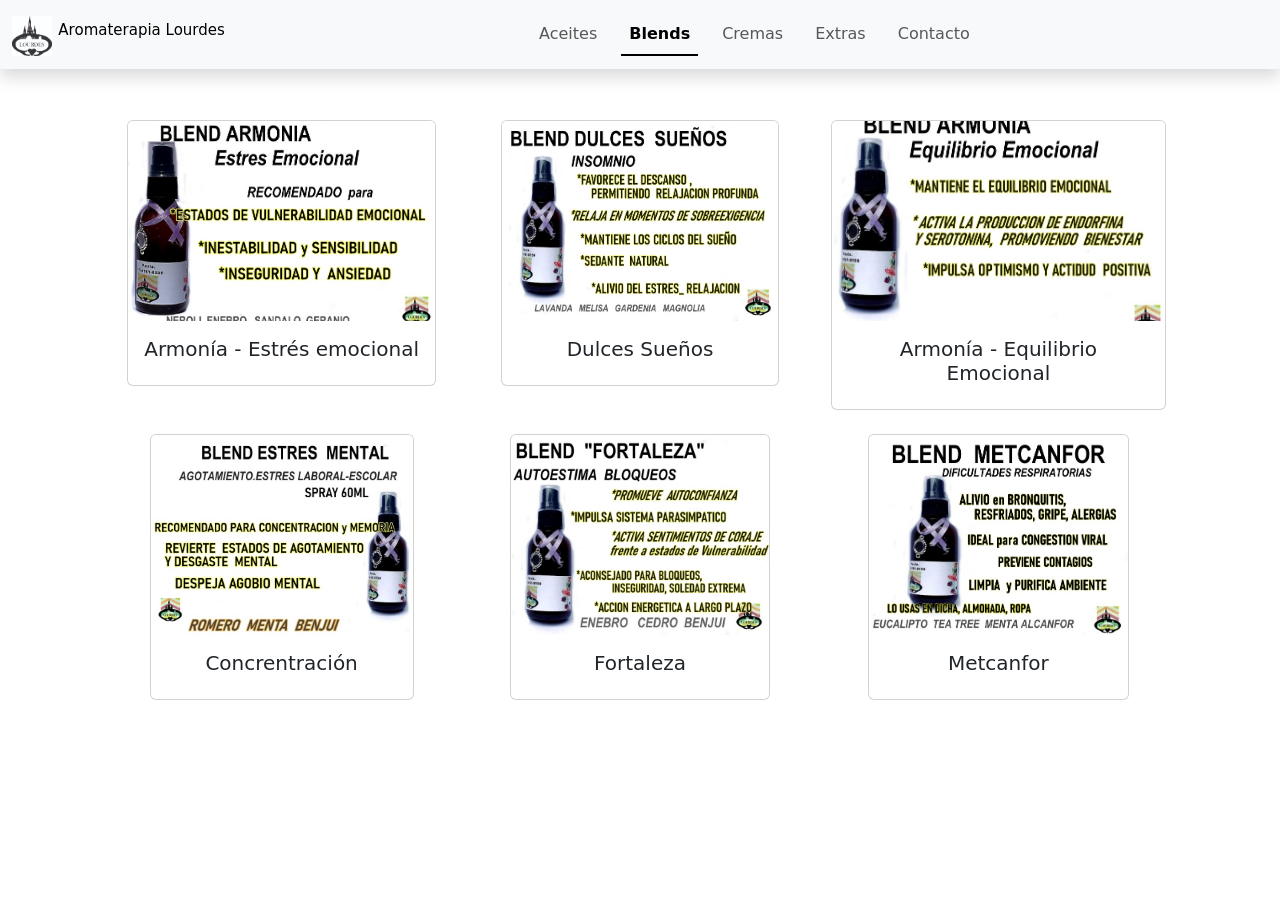
==== commit 751adbe8: "Modificaciones: - Añadida descripción Blend Concentración/Estrés mental  - Anulado BlendModal7" ====
--- a/Blends.html
+++ b/Blends.html
@@ -97,7 +97,7 @@
                     <div class="card h-100">
                         <img src="media/image/Blends/Blend_Estres_Mental.jpg" class="card-img-top" alt="...">
                         <div class="card-body">
-                            <h5 class="card-title">Estrés Mental</h5>
+                            <h5 class="card-title">Concrentración</h5>
                             <p class="card-text">
                                 <!-- texto -->
                             </p>
@@ -131,6 +131,7 @@
                     </div>
                 </a>
             </div>
+            <!--
             <div class="col">
                 <a data-bs-toggle="modal" data-bs-target="#Blend7Modal" type="button" class="modalBase" style="text-decoration: none">
                     <div class="card h-100">
@@ -138,12 +139,13 @@
                         <div class="card-body">
                             <h5 class="card-title">Cedro - Benjui</h5>
                             <p class="card-text">
-                                <!-- texto -->
-                            </p>
-                        </div>
-                    </div>
-                </a>
-            </div>
+
+                            </p>
+                        </div>
+                    </div>
+                </a>
+            </div>
+            -->
 
         </div>
     </div>
@@ -175,7 +177,7 @@
                 </div>
             </div>
             <div class="modal-footer">
-                <button type="button" class="btn btn-secondary" data-bs-dismiss="modal">Close</button>
+                <button type="button" class="btn btn-secondary" data-bs-dismiss="modal">Cerrar</button>
             </div>
         </div>
     </div>
@@ -207,7 +209,7 @@
                 </div>
             </div>
             <div class="modal-footer">
-                <button type="button" class="btn btn-secondary" data-bs-dismiss="modal">Close</button>
+                <button type="button" class="btn btn-secondary" data-bs-dismiss="modal">Cerrar</button>
             </div>
         </div>
     </div>
@@ -237,7 +239,7 @@
                 </div>
             </div>
             <div class="modal-footer">
-                <button type="button" class="btn btn-secondary" data-bs-dismiss="modal">Close</button>
+                <button type="button" class="btn btn-secondary" data-bs-dismiss="modal">Cerrar</button>
             </div>
         </div>
     </div>
@@ -248,13 +250,14 @@
     <div class="modal-dialog modal-dialog-scrollable modal-dialog-centered modal-lg">
         <div class="modal-content">
             <div class="modal-header">
-                <h1 class="modal-title fs-5" id="Blend4ModalLabel">Estrés Mental</h1>
-                <button type="button" class="btn-close" data-bs-dismiss="modal" aria-label="Close"></button>
-            </div>
-            <div class="modal-body">
-                <div class="row">
-                    <div class="col-8">
-                        DESCRIPCION NO ENCONTRADA PARA ESTRES MENTAL
+                <h1 class="modal-title fs-5" id="Blend4ModalLabel">Concrentración</h1>
+                <button type="button" class="btn-close" data-bs-dismiss="modal" aria-label="Close"></button>
+            </div>
+            <div class="modal-body">
+                <div class="row">
+                    <div class="col-8">
+                        Este producto acompaña  momentos de agotamiento mental . Despeja y estimula la mente  frente 
+                        a estados de agobio y cansancio mental . ideal  en época de exámenes, exigencia laboral, etc.
                     </div>
                     <div class="col-4" style="padding-top: 0.5vh">
                         <img src="media/image/Blends/Blend_Estres_Mental.jpg" class="img-fluid" alt="...">
@@ -265,7 +268,7 @@
                 </div>
             </div>
             <div class="modal-footer">
-                <button type="button" class="btn btn-secondary" data-bs-dismiss="modal">Close</button>
+                <button type="button" class="btn btn-secondary" data-bs-dismiss="modal">Cerrar</button>
             </div>
         </div>
     </div>
@@ -296,7 +299,7 @@
                 </div>
             </div>
             <div class="modal-footer">
-                <button type="button" class="btn btn-secondary" data-bs-dismiss="modal">Close</button>
+                <button type="button" class="btn btn-secondary" data-bs-dismiss="modal">Cerrar</button>
             </div>
         </div>
     </div>
@@ -327,7 +330,7 @@
                 </div>
             </div>
             <div class="modal-footer">
-                <button type="button" class="btn btn-secondary" data-bs-dismiss="modal">Close</button>
+                <button type="button" class="btn btn-secondary" data-bs-dismiss="modal">Cerrar</button>
             </div>
         </div>
     </div>
@@ -355,7 +358,7 @@
                 </div>
             </div>
             <div class="modal-footer">
-                <button type="button" class="btn btn-secondary" data-bs-dismiss="modal">Close</button>
+                <button type="button" class="btn btn-secondary" data-bs-dismiss="modal">Cerrar</button>
             </div>
         </div>
     </div>
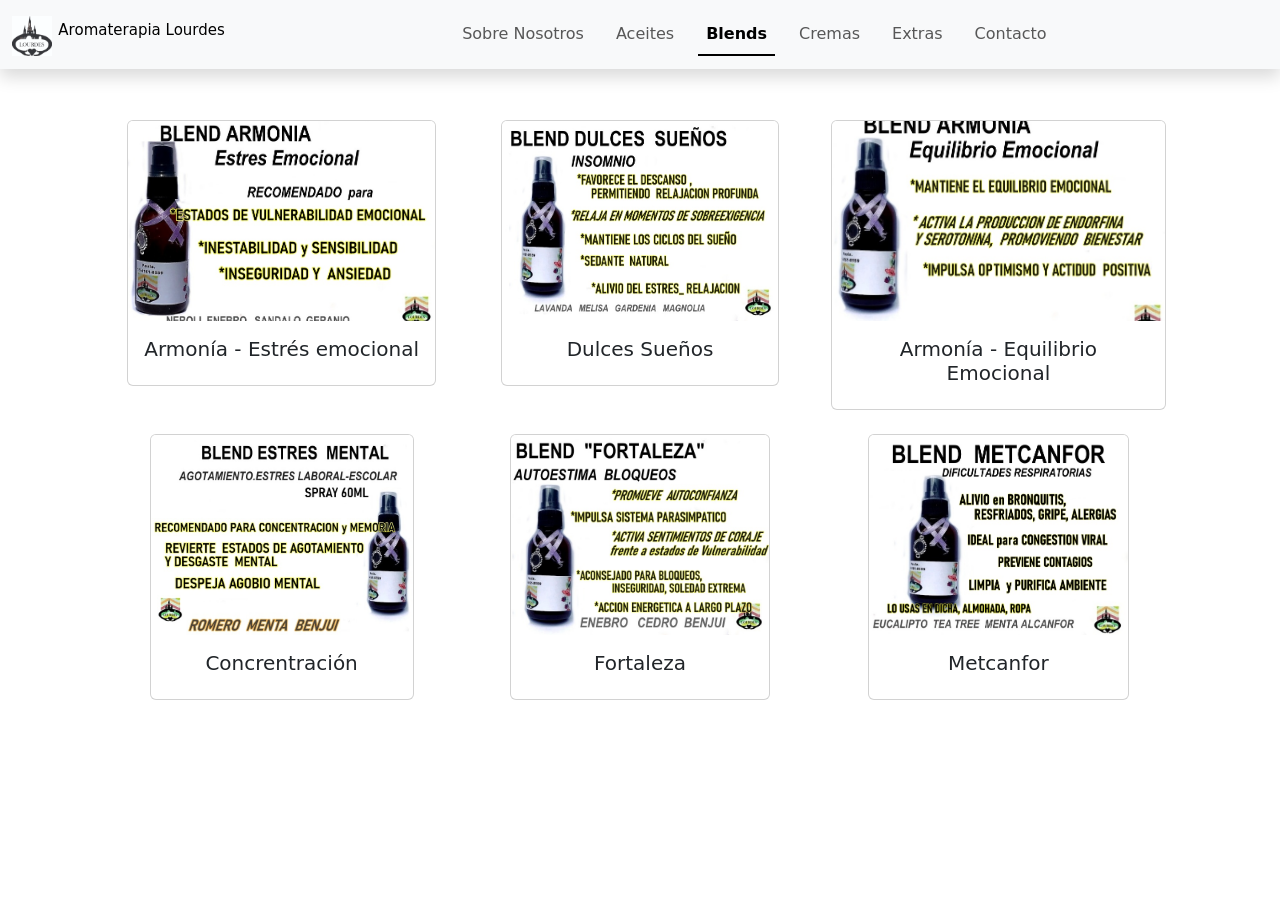
==== commit 6884e8dd: "Modificaciones: - Añadida sección SobreNosotros. Falta mejorar el comportamiento de la página en tel" ====
--- a/Blends.html
+++ b/Blends.html
@@ -27,6 +27,9 @@
                 <div class="col">
                     <ul class="navbar-nav me-auto mb-2 mb-lg-0 nav-underline justify-content-center">
                         <li class="nav-item">
+                            <a class="nav-link" href="SobreNosotros.html">Sobre Nosotros</a>
+                        </li>
+                        <li class="nav-item">
                             <a class="nav-link" aria-current="page" href="index.html">Aceites</a>
                         </li>
                         <li class="nav-item">
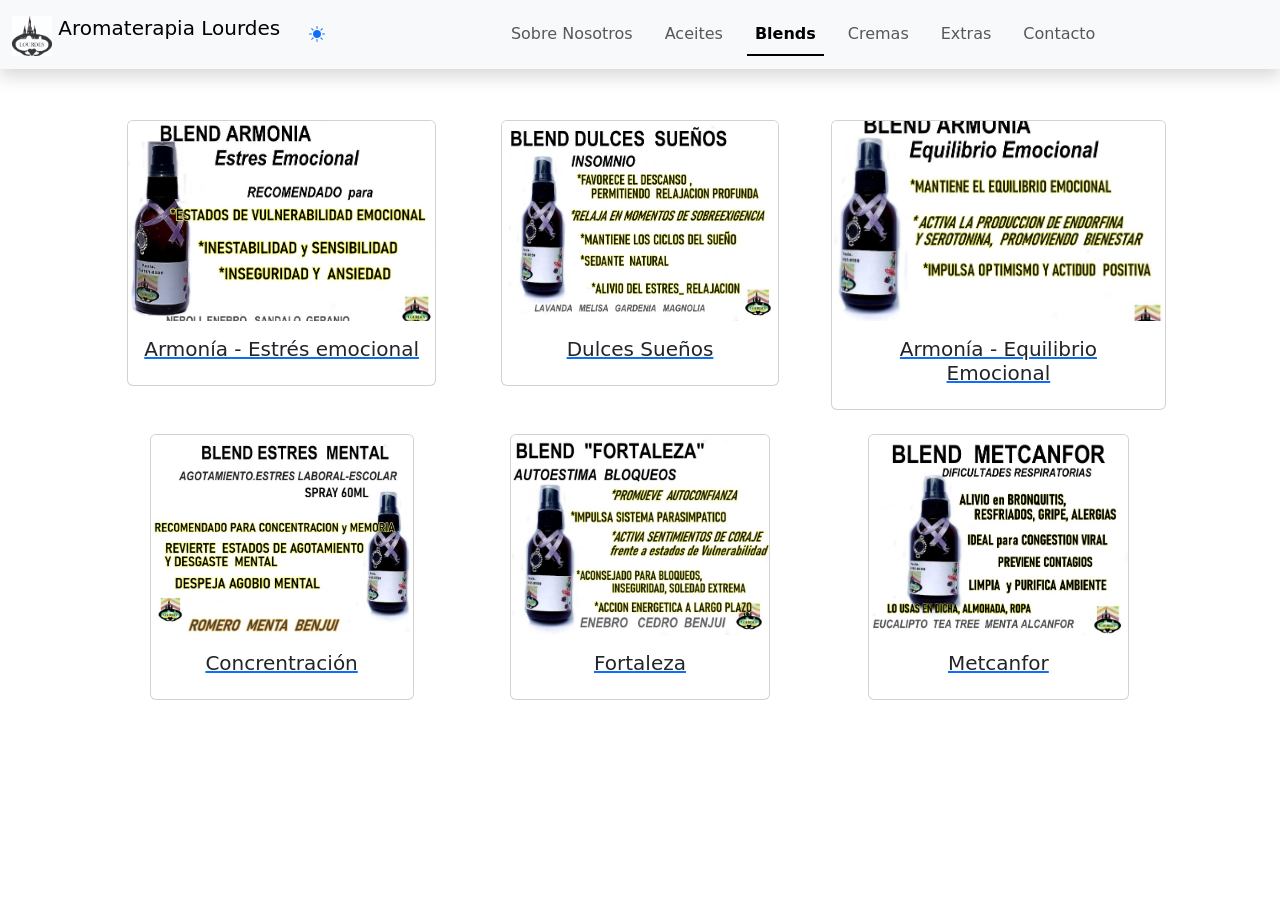
==== commit 9c07896b: "Update Bootstrap (5.3.8) & icons; fix asset paths" ====
--- a/Blends.html
+++ b/Blends.html
@@ -1,24 +1,25 @@
 <!doctype html>
-<!--suppress CheckImageSize -->
-<html lang="en">
+<html lang="en" data-bs-theme="light">
 <head>
     <meta charset="utf-8">
     <meta name="viewport" content="width=device-width, initial-scale=1">
     <title>Aromaterapia Lourdes</title>
-    <link href="https://cdn.jsdelivr.net/npm/bootstrap@5.3.2/dist/css/bootstrap.min.css" rel="stylesheet"
-          integrity="sha384-T3c6CoIi6uLrA9TneNEoa7RxnatzjcDSCmG1MXxSR1GAsXEV/Dwwykc2MPK8M2HN" crossorigin="anonymous">
-    <link rel="stylesheet" href="https://cdn.jsdelivr.net/npm/bootstrap-icons@1.11.1/font/bootstrap-icons.css">
-    <link href="css/styles.css" rel="stylesheet">
+    <link href="https://cdn.jsdelivr.net/npm/bootstrap@5.3.8/dist/css/bootstrap.min.css" rel="stylesheet"
+          integrity="sha384-sRIl4kxILFvY47J16cr9ZwB07vP4J8+LH7qKQnuqkuIAvNWLzeN8tE5YBujZqJLB" crossorigin="anonymous">
+    <link rel="stylesheet" href="https://cdn.jsdelivr.net/npm/bootstrap-icons@1.13.1/font/bootstrap-icons.min.css">
+    <link href="media/css/styles.css" rel="stylesheet">
+    <script src="media/js/theme.js"></script>
 </head>
 
 <body>
-<header class="sticky-top bg-light flex-md-nowrap p-0 shadow">
+<header class="sticky-top bg-body-tertiary p-0 shadow">
     <nav class="navbar navbar-expand-lg">
         <div class="container-fluid">
             <a class="navbar-brand" href="index.html">
                 <img src="media/image/LOGO%20BN%20transparente.jpg" alt="Aromaterapia Lourdes Icon" width="40" height="40" class="d-inline-block align-text-top">
-                <span style="font-size: 15px">Aromaterapia Lourdes</span>
+                <span class="navbar-brand-text">Aromaterapia Lourdes</span>
             </a>
+            <button class="btn btn-link theme-toggle" id="theme-toggle" aria-label="Toggle theme" type="button"><i class="bi bi-sun-fill" id="theme-icon"></i></button>
             <button class="navbar-toggler" type="button" data-bs-toggle="collapse" data-bs-target="#navbarSupportedContent" aria-controls="navbarSupportedContent" aria-expanded="false" aria-label="Toggle navigation">
                 <span class="navbar-toggler-icon"></span>
             </button>
@@ -46,8 +47,6 @@
                         </li>
                     </ul>
                 </div>
-
-
             </div>
         </div>
     </nav>
@@ -57,7 +56,7 @@
     <div class="container text-center">
         <div class="row row-cols-1 row-cols-sm-2 row-cols-md-3 g-4">
             <div class="col">
-                <a data-bs-toggle="modal" data-bs-target="#Blend1Modal" type="button" class="modalBase" style="text-decoration: none">
+                <a data-bs-toggle="modal" data-bs-target="#Blend1Modal" type="button" class="modalBase">
                     <div class="card h-100">
                         <img src="media/image/Blends/Blend_armonia_estres_emocional.jpg" class="card-img-top" alt="...">
                         <div class="card-body">
@@ -70,7 +69,7 @@
                 </a>
             </div>
             <div class="col">
-                <a data-bs-toggle="modal" data-bs-target="#Blend2Modal" type="button" class="modalBase" style="text-decoration: none">
+                <a data-bs-toggle="modal" data-bs-target="#Blend2Modal" type="button" class="modalBase">
                     <div class="card h-100">
                         <img src="media/image/Blends/Blend_Dulces_Sueños.jpg" class="card-img-top" alt="...">
                         <div class="card-body">
@@ -83,7 +82,7 @@
                 </a>
             </div>
             <div class="col">
-                <a data-bs-toggle="modal" data-bs-target="#Blend3Modal" type="button" class="modalBase" style="text-decoration: none">
+                <a data-bs-toggle="modal" data-bs-target="#Blend3Modal" type="button" class="modalBase">
                     <div class="card h-100">
                         <img src="media/image/Blends/Blend_Equilibrio_Emocional.jpg" class="card-img-top" alt="...">
                         <div class="card-body">
@@ -96,7 +95,7 @@
                 </a>
             </div>
             <div class="col">
-                <a data-bs-toggle="modal" data-bs-target="#Blend4Modal" type="button" class="modalBase" style="text-decoration: none">
+                <a data-bs-toggle="modal" data-bs-target="#Blend4Modal" type="button" class="modalBase">
                     <div class="card h-100">
                         <img src="media/image/Blends/Blend_Estres_Mental.jpg" class="card-img-top" alt="...">
                         <div class="card-body">
@@ -109,7 +108,7 @@
                 </a>
             </div>
             <div class="col">
-                <a data-bs-toggle="modal" data-bs-target="#Blend5Modal" type="button" class="modalBase" style="text-decoration: none">
+                <a data-bs-toggle="modal" data-bs-target="#Blend5Modal" type="button" class="modalBase">
                     <div class="card h-100">
                         <img src="media/image/Blends/Blend_Fortaleza.jpg" class="card-img-top" alt="...">
                         <div class="card-body">
@@ -122,7 +121,7 @@
                 </a>
             </div>
             <div class="col">
-                <a data-bs-toggle="modal" data-bs-target="#Blend6Modal" type="button" class="modalBase" style="text-decoration: none">
+                <a data-bs-toggle="modal" data-bs-target="#Blend6Modal" type="button" class="modalBase">
                     <div class="card h-100">
                         <img src="media/image/Blends/Blend_Metcanfor.jpg" class="card-img-top" alt="...">
                         <div class="card-body">
@@ -134,22 +133,17 @@
                     </div>
                 </a>
             </div>
-            <!--
-            <div class="col">
-                <a data-bs-toggle="modal" data-bs-target="#Blend7Modal" type="button" class="modalBase" style="text-decoration: none">
+            <!-- <div class="col">
+                <a data-bs-toggle="modal" data-bs-target="#Blend7Modal" type="button" class="modalBase">
                     <div class="card h-100">
                         <img src="media/image/Blends/cedro-benjui.png" class="card-img-top" alt="...">
                         <div class="card-body">
                             <h5 class="card-title">Cedro - Benjui</h5>
-                            <p class="card-text">
-
-                            </p>
-                        </div>
-                    </div>
-                </a>
-            </div>
-            -->
-
+                            <p class="card-text"></p>
+                        </div>
+                    </div>
+                </a>
+            </div> -->
         </div>
     </div>
 </div>
@@ -171,10 +165,10 @@
                         Para utilizar en casos frecuentes de ansiedad y estrés emocional.
                         Con base de neroli y sándalo que actúan en el sistema nervioso relajando para recuperar el equilibrio y armonía.
                     </div>
-                    <div class="col-4" style="padding-top: 0.5vh">
+                    <div class="col-4 modal-img-section">
                         <img src="media/image/Blends/Blend_armonia_estres_emocional.jpg" class="img-fluid" alt="...">
-                        <div style="padding-top: 0.5vh">
-                            <text style="color: darkslategrey">Cantidad: 60ml</text>
+                        <div class="modal-img-section">
+                            <span class="product-qty">Cantidad: 60ml</span>
                         </div>
                     </div>
                 </div>
@@ -203,10 +197,10 @@
                         Melissa Y lavanda que ayuda y alivia el sistema nervioso. Con gardenia y magnolia, aceites que
                         relajan el sistema parasimpático.
                     </div>
-                    <div class="col-4" style="padding-top: 0.5vh">
+                    <div class="col-4 modal-img-section">
                         <img src="media/image/Blends/Blend_Dulces_Sueños.jpg" class="img-fluid" alt="...">
-                        <div style="padding-top: 0.5vh">
-                            <text style="color: darkslategrey">Cantidad: 60ml</text>
+                        <div class="modal-img-section">
+                            <span class="product-qty">Cantidad: 60ml</span>
                         </div>
                     </div>
                 </div>
@@ -233,10 +227,10 @@
                         emocional. Activa la producción de endorfina y serotonina promoviendo así el bienestar,
                         impulsando el optimismo y fortaleciendo una actitud positiva. Revitaliza
                     </div>
-                    <div class="col-4" style="padding-top: 0.5vh">
+                    <div class="col-4 modal-img-section">
                         <img src="media/image/Blends/Blend_Equilibrio_Emocional.jpg" class="img-fluid" alt="...">
-                        <div style="padding-top: 0.5vh">
-                            <text style="color: darkslategrey">Cantidad: 60ml</text>
+                        <div class="modal-img-section">
+                            <span class="product-qty">Cantidad: 60ml</span>
                         </div>
                     </div>
                 </div>
@@ -262,10 +256,10 @@
                         Este producto acompaña  momentos de agotamiento mental . Despeja y estimula la mente  frente 
                         a estados de agobio y cansancio mental . ideal  en época de exámenes, exigencia laboral, etc.
                     </div>
-                    <div class="col-4" style="padding-top: 0.5vh">
+                    <div class="col-4 modal-img-section">
                         <img src="media/image/Blends/Blend_Estres_Mental.jpg" class="img-fluid" alt="...">
-                        <div style="padding-top: 0.5vh">
-                            <text style="color: darkslategrey">Cantidad: 60ml</text>
+                        <div class="modal-img-section">
+                            <span class="product-qty">Cantidad: 60ml</span>
                         </div>
                     </div>
                 </div>
@@ -293,10 +287,10 @@
                         Activa el sistema endocrino. Aconsejado para bloqueos, gracias al benjuí y enebro;
                         con acción energética a largo plazo sostenida por el cedro.
                     </div>
-                    <div class="col-4" style="padding-top: 0.5vh">
+                    <div class="col-4 modal-img-section">
                         <img src="media/image/Blends/Blend_Fortaleza.jpg" class="img-fluid" alt="...">
-                        <div style="padding-top: 0.5vh">
-                            <text style="color: darkslategrey">Cantidad: 60ml</text>
+                        <div class="modal-img-section">
+                            <span class="product-qty">Cantidad: 60ml</span>
                         </div>
                     </div>
                 </div>
@@ -324,23 +318,22 @@
                         bronquitis. Purifica el ambiente. Con eucalipto y alcanfor, excelentes repelentes d bacterias;
                         menta para liberar congestión; y tomillo para despegar flema.
                     </div>
-                    <div class="col-4" style="padding-top: 0.5vh">
+                    <div class="col-4 modal-img-section">
                         <img src="media/image/Blends/Blend_Metcanfor.jpg" class="img-fluid" alt="...">
-                        <div style="padding-top: 0.5vh">
-                            <text style="color: darkslategrey">Cantidad: 60ml</text>
-                        </div>
-                    </div>
-                </div>
-            </div>
-            <div class="modal-footer">
-                <button type="button" class="btn btn-secondary" data-bs-dismiss="modal">Cerrar</button>
-            </div>
-        </div>
-    </div>
-</div>
-
-<!-- Modal 7 -->
-<div class="modal fade" id="Blend7Modal" tabindex="-1" aria-labelledby="Blend7ModalLabel" aria-hidden="true">
+                        <div class="modal-img-section">
+                            <span class="product-qty">Cantidad: 60ml</span>
+                        </div>
+                    </div>
+                </div>
+            </div>
+            <div class="modal-footer">
+                <button type="button" class="btn btn-secondary" data-bs-dismiss="modal">Cerrar</button>
+            </div>
+        </div>
+    </div>
+</div>
+
+<!-- <div class="modal fade" id="Blend7Modal" tabindex="-1" aria-labelledby="Blend7ModalLabel" aria-hidden="true">
     <div class="modal-dialog modal-dialog-scrollable modal-dialog-centered modal-lg">
         <div class="modal-content">
             <div class="modal-header">
@@ -352,27 +345,23 @@
                     <div class="col-8">
                         DESCRIPCION NO ENCONTRADA PARA CEDRO - BENJUI
                     </div>
-                    <div class="col-4" style="padding-top: 0.5vh">
+                    <div class="col-4 modal-img-section">
                         <img src="media/image/Blends/cedro-benjui.png" class="img-fluid" alt="...">
-                        <div style="padding-top: 0.5vh">
-                            <text style="color: darkslategrey">Cantidad: 60ml</text>
-                        </div>
-                    </div>
-                </div>
-            </div>
-            <div class="modal-footer">
-                <button type="button" class="btn btn-secondary" data-bs-dismiss="modal">Cerrar</button>
-            </div>
-        </div>
-    </div>
-</div>
-
-
-
-
-<script src="https://cdn.jsdelivr.net/npm/bootstrap@5.3.2/dist/js/bootstrap.bundle.min.js"
-        integrity="sha384-C6RzsynM9kWDrMNeT87bh95OGNyZPhcTNXj1NW7RuBCsyN/o0jlpcV8Qyq46cDfL"
-        crossorigin="anonymous">
-</script>
+                        <div class="modal-img-section">
+                            <span class="product-qty">Cantidad: 60ml</span>
+                        </div>
+                    </div>
+                </div>
+            </div>
+            <div class="modal-footer">
+                <button type="button" class="btn btn-secondary" data-bs-dismiss="modal">Cerrar</button>
+            </div>
+        </div>
+    </div>
+</div> -->
+
+<script src="https://cdn.jsdelivr.net/npm/bootstrap@5.3.8/dist/js/bootstrap.bundle.min.js"
+        integrity="sha384-FKyoEForCGlyvwx9Hj09JcYn3nv7wiPVlz7YYwJrWVcXK/BmnVDxM+D2scQbITxI"
+        crossorigin="anonymous"></script>
 </body>
 </html>
--- a/media/css/styles.css
+++ b/media/css/styles.css
@@ -0,0 +1,77 @@
+html {
+    scroll-behavior: smooth;
+}
+
+
+@media screen and (prefers-reduced-motion: reduce) {
+    html {
+        scroll-behavior: auto;
+    }
+}
+
+.main{
+    padding-top: 4vw;
+    padding-left: 8vw;
+    padding-right: 8vw;
+}
+
+.section {
+    height: 65vh;
+    align-content: center;
+    scroll-margin-top: 1em;
+
+}
+
+.card-img-top {
+    width: 100%;
+    height: 15vw;
+    object-fit: cover;
+    min-height: 200px;
+}
+
+.map{
+    position:relative;
+    text-align:left;
+    width:100%;
+    height:400px;
+}
+
+.gmap_frame{
+    padding-top: 12vh;
+}
+
+.modalBase:hover {
+    -webkit-animation: modalBase 0.5s ease-in-out both;
+    animation: modalBase 0.5s ease-in-out both;
+}
+
+
+
+@-webkit-keyframes modalBase {
+    0% {
+        -webkit-transform: scale(1);
+        transform: scale(1);
+    }
+    50% {
+        -webkit-transform: scale(1.05);
+        transform: scale(1.05);
+    }
+    100% {
+        -webkit-transform: scale(1);
+        transform: scale(1);
+    }
+}
+@keyframes modalBase {
+    0% {
+        -webkit-transform: scale(1);
+        transform: scale(1);
+    }
+    50% {
+        -webkit-transform: scale(1.05);
+        transform: scale(1.05);
+    }
+    100% {
+        -webkit-transform: scale(1);
+        transform: scale(1);
+    }
+}
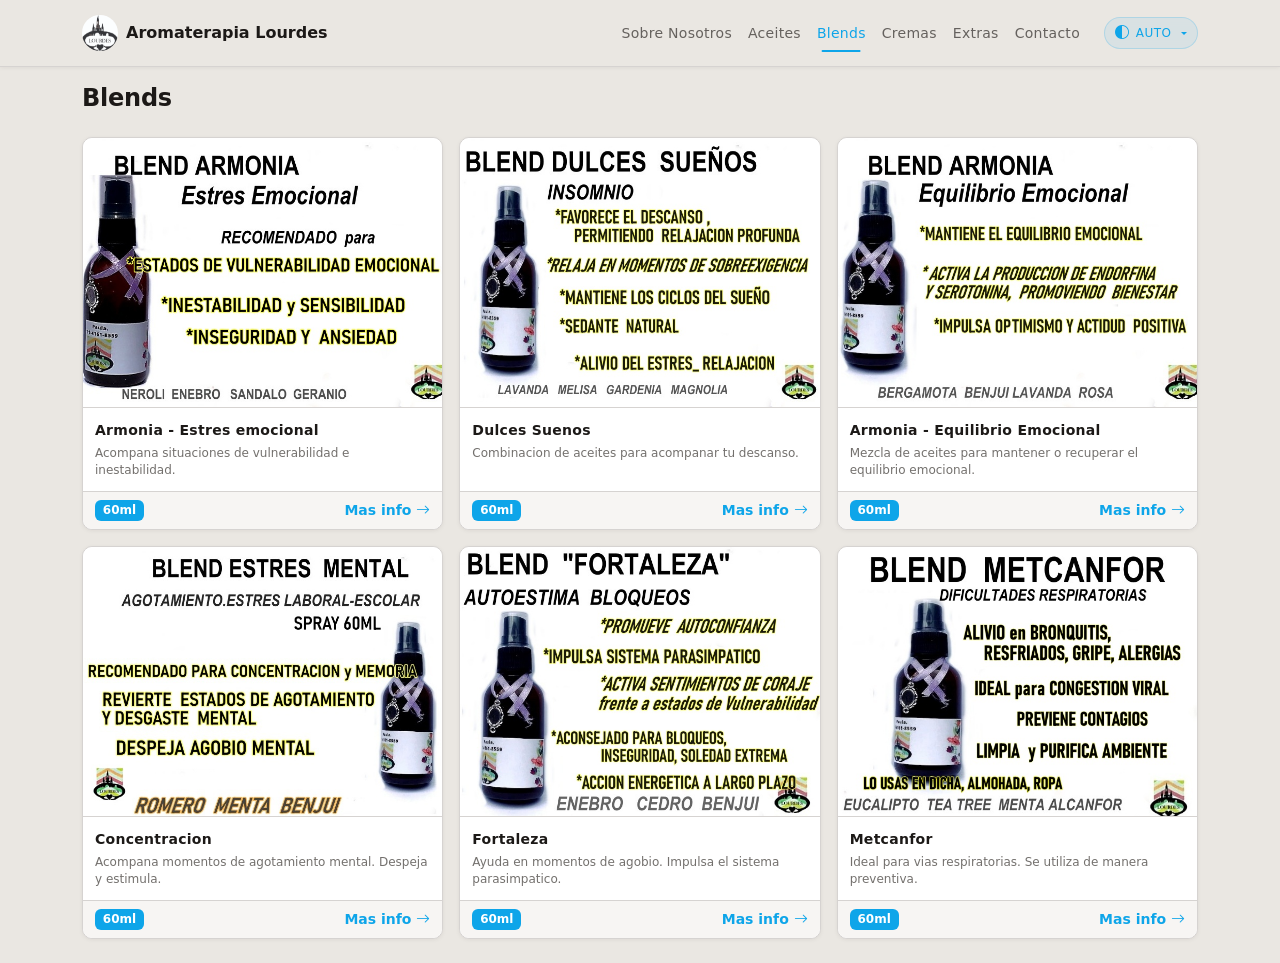
==== commit 57c8d720: "Overhauled layout, navbar, assets, and modals" ====
--- a/Blends.html
+++ b/Blends.html
@@ -1,367 +1,321 @@
 <!doctype html>
-<html lang="en" data-bs-theme="light">
+<html lang="es" data-bs-theme="light">
 <head>
     <meta charset="utf-8">
     <meta name="viewport" content="width=device-width, initial-scale=1">
-    <title>Aromaterapia Lourdes</title>
-    <link href="https://cdn.jsdelivr.net/npm/bootstrap@5.3.8/dist/css/bootstrap.min.css" rel="stylesheet"
-          integrity="sha384-sRIl4kxILFvY47J16cr9ZwB07vP4J8+LH7qKQnuqkuIAvNWLzeN8tE5YBujZqJLB" crossorigin="anonymous">
+    <title>Blends — Aromaterapia Lourdes</title>
+    <link href="https://cdn.jsdelivr.net/npm/bootstrap@5.3.8/dist/css/bootstrap.min.css" rel="stylesheet" integrity="sha384-sRIl4kxILFvY47J16cr9ZwB07vP4J8+LH7qKQnuqkuIAvNWLzeN8tE5YBujZqJLB" crossorigin="anonymous">
     <link rel="stylesheet" href="https://cdn.jsdelivr.net/npm/bootstrap-icons@1.13.1/font/bootstrap-icons.min.css">
-    <link href="media/css/styles.css" rel="stylesheet">
-    <script src="media/js/theme.js"></script>
+    <link href="css/styles.css" rel="stylesheet">
+    <script src="js/theme.js"></script>
 </head>
-
 <body>
-<header class="sticky-top bg-body-tertiary p-0 shadow">
-    <nav class="navbar navbar-expand-lg">
-        <div class="container-fluid">
-            <a class="navbar-brand" href="index.html">
-                <img src="media/image/LOGO%20BN%20transparente.jpg" alt="Aromaterapia Lourdes Icon" width="40" height="40" class="d-inline-block align-text-top">
-                <span class="navbar-brand-text">Aromaterapia Lourdes</span>
+
+    <!-- NAVBAR -->
+    <nav class="navbar fixed-top navbar-expand-lg navbar-glass shadow-sm">
+        <div class="container">
+            <a class="navbar-brand d-flex align-items-center gap-2" href="index.html">
+                <img src="image/LOGO%20BN%20transparente.jpg" alt="Aromaterapia Lourdes" width="36" height="36" class="rounded-circle">
+                <span class="fw-semibold">Aromaterapia Lourdes</span>
             </a>
-            <button class="btn btn-link theme-toggle" id="theme-toggle" aria-label="Toggle theme" type="button"><i class="bi bi-sun-fill" id="theme-icon"></i></button>
-            <button class="navbar-toggler" type="button" data-bs-toggle="collapse" data-bs-target="#navbarSupportedContent" aria-controls="navbarSupportedContent" aria-expanded="false" aria-label="Toggle navigation">
+            <button class="navbar-toggler border-0" type="button" data-bs-toggle="collapse" data-bs-target="#navbarMain" aria-controls="navbarMain" aria-expanded="false" aria-label="Menu">
                 <span class="navbar-toggler-icon"></span>
             </button>
-
-            <div class="collapse navbar-collapse" id="navbarSupportedContent">
-                <div class="col">
-                    <ul class="navbar-nav me-auto mb-2 mb-lg-0 nav-underline justify-content-center">
-                        <li class="nav-item">
-                            <a class="nav-link" href="SobreNosotros.html">Sobre Nosotros</a>
-                        </li>
-                        <li class="nav-item">
-                            <a class="nav-link" aria-current="page" href="index.html">Aceites</a>
-                        </li>
-                        <li class="nav-item">
-                            <a class="nav-link active" href="Blends.html">Blends</a>
-                        </li>
-                        <li class="nav-item">
-                            <a class="nav-link" href="Cremas.html">Cremas</a>
-                        </li>
-                        <li class="nav-item">
-                            <a class="nav-link" href="Extras.html">Extras</a>
-                        </li>
-                        <li class="nav-item">
-                            <a class="nav-link" href="Contacto.html">Contacto</a>
-                        </li>
+            <div class="collapse navbar-collapse" id="navbarMain">
+                <ul class="navbar-nav ms-auto me-3">
+                    <li class="nav-item"><a class="nav-link" href="SobreNosotros.html">Sobre Nosotros</a></li>
+                    <li class="nav-item"><a class="nav-link" href="index.html">Aceites</a></li>
+                    <li class="nav-item"><a class="nav-link active" aria-current="page" href="Blends.html">Blends</a></li>
+                    <li class="nav-item"><a class="nav-link" href="Cremas.html">Cremas</a></li>
+                    <li class="nav-item"><a class="nav-link" href="Extras.html">Extras</a></li>
+                    <li class="nav-item"><a class="nav-link" href="Contacto.html">Contacto</a></li>
+                </ul>
+                <div class="dropdown">
+                    <button class="theme-toggle-btn dropdown-toggle" type="button" id="theme-toggle-btn" data-bs-toggle="dropdown" aria-expanded="false">
+                        <i class="bi bi-circle-half" id="theme-toggle-icon"></i>
+                        <span id="theme-toggle-label">Auto</span>
+                    </button>
+                    <ul class="dropdown-menu dropdown-menu-end">
+                        <li><button class="dropdown-item d-flex align-items-center gap-2" data-theme-value="light"><i class="bi bi-sun-fill"></i> Claro</button></li>
+                        <li><button class="dropdown-item d-flex align-items-center gap-2" data-theme-value="dark"><i class="bi bi-moon-stars-fill"></i> Oscuro</button></li>
+                        <li><hr class="dropdown-divider"></li>
+                        <li><button class="dropdown-item d-flex align-items-center gap-2" data-theme-value="auto"><i class="bi bi-circle-half"></i> Automatico</button></li>
                     </ul>
                 </div>
             </div>
         </div>
     </nav>
-</header>
-
-<div class="main container-fluid">
-    <div class="container text-center">
-        <div class="row row-cols-1 row-cols-sm-2 row-cols-md-3 g-4">
-            <div class="col">
-                <a data-bs-toggle="modal" data-bs-target="#Blend1Modal" type="button" class="modalBase">
-                    <div class="card h-100">
-                        <img src="media/image/Blends/Blend_armonia_estres_emocional.jpg" class="card-img-top" alt="...">
-                        <div class="card-body">
-                            <h5 class="card-title">Armonía - Estrés emocional</h5>
-                            <p class="card-text">
-                                <!-- texto -->
-                            </p>
-                        </div>
-                    </div>
-                </a>
-            </div>
-            <div class="col">
-                <a data-bs-toggle="modal" data-bs-target="#Blend2Modal" type="button" class="modalBase">
-                    <div class="card h-100">
-                        <img src="media/image/Blends/Blend_Dulces_Sueños.jpg" class="card-img-top" alt="...">
-                        <div class="card-body">
-                            <h5 class="card-title">Dulces Sueños</h5>
-                            <p class="card-text">
-                                <!-- texto -->
-                            </p>
-                        </div>
-                    </div>
-                </a>
-            </div>
-            <div class="col">
-                <a data-bs-toggle="modal" data-bs-target="#Blend3Modal" type="button" class="modalBase">
-                    <div class="card h-100">
-                        <img src="media/image/Blends/Blend_Equilibrio_Emocional.jpg" class="card-img-top" alt="...">
-                        <div class="card-body">
-                            <h5 class="card-title">Armonía - Equilibrio Emocional</h5>
-                            <p class="card-text">
-                                <!-- texto -->
-                            </p>
-                        </div>
-                    </div>
-                </a>
-            </div>
-            <div class="col">
-                <a data-bs-toggle="modal" data-bs-target="#Blend4Modal" type="button" class="modalBase">
-                    <div class="card h-100">
-                        <img src="media/image/Blends/Blend_Estres_Mental.jpg" class="card-img-top" alt="...">
-                        <div class="card-body">
-                            <h5 class="card-title">Concrentración</h5>
-                            <p class="card-text">
-                                <!-- texto -->
-                            </p>
-                        </div>
-                    </div>
-                </a>
-            </div>
-            <div class="col">
-                <a data-bs-toggle="modal" data-bs-target="#Blend5Modal" type="button" class="modalBase">
-                    <div class="card h-100">
-                        <img src="media/image/Blends/Blend_Fortaleza.jpg" class="card-img-top" alt="...">
-                        <div class="card-body">
-                            <h5 class="card-title">Fortaleza</h5>
-                            <p class="card-text">
-                                <!-- texto -->
-                            </p>
-                        </div>
-                    </div>
-                </a>
-            </div>
-            <div class="col">
-                <a data-bs-toggle="modal" data-bs-target="#Blend6Modal" type="button" class="modalBase">
-                    <div class="card h-100">
-                        <img src="media/image/Blends/Blend_Metcanfor.jpg" class="card-img-top" alt="...">
-                        <div class="card-body">
-                            <h5 class="card-title">Metcanfor</h5>
-                            <p class="card-text">
-                                <!-- texto -->
-                            </p>
-                        </div>
-                    </div>
-                </a>
-            </div>
-            <!-- <div class="col">
-                <a data-bs-toggle="modal" data-bs-target="#Blend7Modal" type="button" class="modalBase">
-                    <div class="card h-100">
-                        <img src="media/image/Blends/cedro-benjui.png" class="card-img-top" alt="...">
-                        <div class="card-body">
-                            <h5 class="card-title">Cedro - Benjui</h5>
-                            <p class="card-text"></p>
-                        </div>
-                    </div>
-                </a>
-            </div> -->
-        </div>
-    </div>
-</div>
-
-
-<!-- Modals -->
-<!-- Modal 1 -->
-<div class="modal fade" id="Blend1Modal" tabindex="-1" aria-labelledby="Blend1ModalLabel" aria-hidden="true">
-    <div class="modal-dialog modal-dialog-scrollable modal-dialog-centered modal-lg">
-        <div class="modal-content">
-            <div class="modal-header">
-                <h1 class="modal-title fs-5" id="Blend1ModalLabel">Armonía - Estrés Emocional</h1>
-                <button type="button" class="btn-close" data-bs-dismiss="modal" aria-label="Close"></button>
-            </div>
-            <div class="modal-body">
-                <div class="row">
-                    <div class="col-8">
-                        Acompaña situaciones  de vulnerabilidad. Vivencias de inestabilidad e inseguridad.
-                        Para utilizar en casos frecuentes de ansiedad y estrés emocional.
-                        Con base de neroli y sándalo que actúan en el sistema nervioso relajando para recuperar el equilibrio y armonía.
-                    </div>
-                    <div class="col-4 modal-img-section">
-                        <img src="media/image/Blends/Blend_armonia_estres_emocional.jpg" class="img-fluid" alt="...">
-                        <div class="modal-img-section">
-                            <span class="product-qty">Cantidad: 60ml</span>
-                        </div>
-                    </div>
-                </div>
-            </div>
-            <div class="modal-footer">
-                <button type="button" class="btn btn-secondary" data-bs-dismiss="modal">Cerrar</button>
-            </div>
-        </div>
-    </div>
-</div>
-
-<!-- Modal 2 -->
-<div class="modal fade" id="Blend2Modal" tabindex="-1" aria-labelledby="Blend2ModalLabel" aria-hidden="true">
-    <div class="modal-dialog modal-dialog-scrollable modal-dialog-centered modal-lg">
-        <div class="modal-content">
-            <div class="modal-header">
-                <h1 class="modal-title fs-5" id="Blend2ModalLabel">Dulces Sueños</h1>
-                <button type="button" class="btn-close" data-bs-dismiss="modal" aria-label="Close"></button>
-            </div>
-            <div class="modal-body">
-                <div class="row">
-                    <div class="col-8">
-                        Una  combinacion de aceites para acompañar tu descanso. Recomendado en casos de insomnio, cuando
-                        necesitamos relajar después de un día laboral, mantiene los ciclos del sueño permitiendo la
-                        relajación profunda. Sedante natural. Indicado para momentos de sobre exigencia gracias a la
-                        Melissa Y lavanda que ayuda y alivia el sistema nervioso. Con gardenia y magnolia, aceites que
-                        relajan el sistema parasimpático.
-                    </div>
-                    <div class="col-4 modal-img-section">
-                        <img src="media/image/Blends/Blend_Dulces_Sueños.jpg" class="img-fluid" alt="...">
-                        <div class="modal-img-section">
-                            <span class="product-qty">Cantidad: 60ml</span>
-                        </div>
-                    </div>
-                </div>
-            </div>
-            <div class="modal-footer">
-                <button type="button" class="btn btn-secondary" data-bs-dismiss="modal">Cerrar</button>
-            </div>
-        </div>
-    </div>
-</div>
-
-<!-- Modal 3 -->
-<div class="modal fade" id="Blend3Modal" tabindex="-1" aria-labelledby="Blend3ModalLabel" aria-hidden="true">
-    <div class="modal-dialog modal-dialog-scrollable modal-dialog-centered modal-lg">
-        <div class="modal-content">
-            <div class="modal-header">
-                <h1 class="modal-title fs-5" id="Blend3ModalLabel">Armonía - Equilibrio Emocional</h1>
-                <button type="button" class="btn-close" data-bs-dismiss="modal" aria-label="Close"></button>
-            </div>
-            <div class="modal-body">
-                <div class="row">
-                    <div class="col-8">
-                        Posee una mezcla de cuatro aceites esenciales pensados para mantener o recuperar el equilibrio
-                        emocional. Activa la producción de endorfina y serotonina promoviendo así el bienestar,
-                        impulsando el optimismo y fortaleciendo una actitud positiva. Revitaliza
-                    </div>
-                    <div class="col-4 modal-img-section">
-                        <img src="media/image/Blends/Blend_Equilibrio_Emocional.jpg" class="img-fluid" alt="...">
-                        <div class="modal-img-section">
-                            <span class="product-qty">Cantidad: 60ml</span>
-                        </div>
-                    </div>
-                </div>
-            </div>
-            <div class="modal-footer">
-                <button type="button" class="btn btn-secondary" data-bs-dismiss="modal">Cerrar</button>
-            </div>
-        </div>
-    </div>
-</div>
-
-<!-- Modal 4 -->
-<div class="modal fade" id="Blend4Modal" tabindex="-1" aria-labelledby="Blend4ModalLabel" aria-hidden="true">
-    <div class="modal-dialog modal-dialog-scrollable modal-dialog-centered modal-lg">
-        <div class="modal-content">
-            <div class="modal-header">
-                <h1 class="modal-title fs-5" id="Blend4ModalLabel">Concrentración</h1>
-                <button type="button" class="btn-close" data-bs-dismiss="modal" aria-label="Close"></button>
-            </div>
-            <div class="modal-body">
-                <div class="row">
-                    <div class="col-8">
-                        Este producto acompaña  momentos de agotamiento mental . Despeja y estimula la mente  frente 
-                        a estados de agobio y cansancio mental . ideal  en época de exámenes, exigencia laboral, etc.
-                    </div>
-                    <div class="col-4 modal-img-section">
-                        <img src="media/image/Blends/Blend_Estres_Mental.jpg" class="img-fluid" alt="...">
-                        <div class="modal-img-section">
-                            <span class="product-qty">Cantidad: 60ml</span>
-                        </div>
-                    </div>
-                </div>
-            </div>
-            <div class="modal-footer">
-                <button type="button" class="btn btn-secondary" data-bs-dismiss="modal">Cerrar</button>
-            </div>
-        </div>
-    </div>
-</div>
-
-<!-- Modal 5 -->
-<div class="modal fade" id="Blend5Modal" tabindex="-1" aria-labelledby="Blend5ModalLabel" aria-hidden="true">
-    <div class="modal-dialog modal-dialog-scrollable modal-dialog-centered modal-lg">
-        <div class="modal-content">
-            <div class="modal-header">
-                <h1 class="modal-title fs-5" id="Blend5ModalLabel">Fortaleza</h1>
-                <button type="button" class="btn-close" data-bs-dismiss="modal" aria-label="Close"></button>
-            </div>
-            <div class="modal-body">
-                <div class="row">
-                    <div class="col-8">
-                        Ayuda en momentos de agobio o sobre exigencia. Impulsa el sistema parasimpático activando
-                        sentimientos de coraje frente a estados de vulnerabilidad. Promueve la autoconfianza.
-                        Activa el sistema endocrino. Aconsejado para bloqueos, gracias al benjuí y enebro;
-                        con acción energética a largo plazo sostenida por el cedro.
-                    </div>
-                    <div class="col-4 modal-img-section">
-                        <img src="media/image/Blends/Blend_Fortaleza.jpg" class="img-fluid" alt="...">
-                        <div class="modal-img-section">
-                            <span class="product-qty">Cantidad: 60ml</span>
-                        </div>
-                    </div>
-                </div>
-            </div>
-            <div class="modal-footer">
-                <button type="button" class="btn btn-secondary" data-bs-dismiss="modal">Cerrar</button>
-            </div>
-        </div>
-    </div>
-</div>
-
-<!-- Modal 6 -->
-<div class="modal fade" id="Blend6Modal" tabindex="-1" aria-labelledby="Blend6ModalLabel" aria-hidden="true">
-    <div class="modal-dialog modal-dialog-scrollable modal-dialog-centered modal-lg">
-        <div class="modal-content">
-            <div class="modal-header">
-                <h1 class="modal-title fs-5" id="Blend6ModalLabel">Metcanfor</h1>
-                <button type="button" class="btn-close" data-bs-dismiss="modal" aria-label="Close"></button>
-            </div>
-            <div class="modal-body">
-                <div class="row">
-                    <div class="col-8">
-                        Ideal para vías respiratorias. Se utiliza de manera preventiva para evitar contagios.
-                        También para despejar vías respiratorias en caso de congestión, alergia, gripe, resfríos,
-                        bronquitis. Purifica el ambiente. Con eucalipto y alcanfor, excelentes repelentes d bacterias;
-                        menta para liberar congestión; y tomillo para despegar flema.
-                    </div>
-                    <div class="col-4 modal-img-section">
-                        <img src="media/image/Blends/Blend_Metcanfor.jpg" class="img-fluid" alt="...">
-                        <div class="modal-img-section">
-                            <span class="product-qty">Cantidad: 60ml</span>
-                        </div>
-                    </div>
-                </div>
-            </div>
-            <div class="modal-footer">
-                <button type="button" class="btn btn-secondary" data-bs-dismiss="modal">Cerrar</button>
-            </div>
-        </div>
-    </div>
-</div>
-
-<!-- <div class="modal fade" id="Blend7Modal" tabindex="-1" aria-labelledby="Blend7ModalLabel" aria-hidden="true">
-    <div class="modal-dialog modal-dialog-scrollable modal-dialog-centered modal-lg">
-        <div class="modal-content">
-            <div class="modal-header">
-                <h1 class="modal-title fs-5" id="Blend7ModalLabel">Cedro - Benjui</h1>
-                <button type="button" class="btn-close" data-bs-dismiss="modal" aria-label="Close"></button>
-            </div>
-            <div class="modal-body">
-                <div class="row">
-                    <div class="col-8">
-                        DESCRIPCION NO ENCONTRADA PARA CEDRO - BENJUI
-                    </div>
-                    <div class="col-4 modal-img-section">
-                        <img src="media/image/Blends/cedro-benjui.png" class="img-fluid" alt="...">
-                        <div class="modal-img-section">
-                            <span class="product-qty">Cantidad: 60ml</span>
-                        </div>
-                    </div>
-                </div>
-            </div>
-            <div class="modal-footer">
-                <button type="button" class="btn btn-secondary" data-bs-dismiss="modal">Cerrar</button>
-            </div>
-        </div>
-    </div>
-</div> -->
-
-<script src="https://cdn.jsdelivr.net/npm/bootstrap@5.3.8/dist/js/bootstrap.bundle.min.js"
-        integrity="sha384-FKyoEForCGlyvwx9Hj09JcYn3nv7wiPVlz7YYwJrWVcXK/BmnVDxM+D2scQbITxI"
-        crossorigin="anonymous"></script>
+
+    <main class="container py-4">
+        <h1 class="page-title">Blends</h1>
+
+        <div class="row row-cols-1 row-cols-md-2 row-cols-lg-3 g-3">
+
+            <!-- Armonia - Estres emocional -->
+            <div class="col">
+                <a class="product-card" data-bs-toggle="modal" data-bs-target="#modalArmonia" role="button" tabindex="0">
+                    <div class="card shadow-sm">
+                        <img src="image/Blends/Blend_armonia_estres_emocional.jpg" class="card-img-top" alt="Armonia - Estres emocional">
+                        <div class="card-body">
+                            <p class="card-title">Armonia - Estres emocional</p>
+                            <p class="card-text">Acompana situaciones de vulnerabilidad e inestabilidad.</p>
+                        </div>
+                        <div class="card-footer d-flex align-items-center justify-content-between">
+                            <span class="badge bg-primary">60ml</span>
+                            <small class="fw-semibold card-cta">Mas info <i class="bi bi-arrow-right"></i></small>
+                        </div>
+                    </div>
+                </a>
+            </div>
+
+            <!-- Dulces Suenos -->
+            <div class="col">
+                <a class="product-card" data-bs-toggle="modal" data-bs-target="#modalDulcesSuenos" role="button" tabindex="0">
+                    <div class="card shadow-sm">
+                        <img src="image/Blends/Blend_Dulces_Suenos.jpg" class="card-img-top" alt="Dulces Suenos">
+                        <div class="card-body">
+                            <p class="card-title">Dulces Suenos</p>
+                            <p class="card-text">Combinacion de aceites para acompanar tu descanso.</p>
+                        </div>
+                        <div class="card-footer d-flex align-items-center justify-content-between">
+                            <span class="badge bg-primary">60ml</span>
+                            <small class="fw-semibold card-cta">Mas info <i class="bi bi-arrow-right"></i></small>
+                        </div>
+                    </div>
+                </a>
+            </div>
+
+            <!-- Equilibrio Emocional -->
+            <div class="col">
+                <a class="product-card" data-bs-toggle="modal" data-bs-target="#modalEquilibrio" role="button" tabindex="0">
+                    <div class="card shadow-sm">
+                        <img src="image/Blends/Blend_Equilibrio_Emocional.jpg" class="card-img-top" alt="Armonia - Equilibrio Emocional">
+                        <div class="card-body">
+                            <p class="card-title">Armonia - Equilibrio Emocional</p>
+                            <p class="card-text">Mezcla de aceites para mantener o recuperar el equilibrio emocional.</p>
+                        </div>
+                        <div class="card-footer d-flex align-items-center justify-content-between">
+                            <span class="badge bg-primary">60ml</span>
+                            <small class="fw-semibold card-cta">Mas info <i class="bi bi-arrow-right"></i></small>
+                        </div>
+                    </div>
+                </a>
+            </div>
+
+            <!-- Concentracion -->
+            <div class="col">
+                <a class="product-card" data-bs-toggle="modal" data-bs-target="#modalConcentracion" role="button" tabindex="0">
+                    <div class="card shadow-sm">
+                        <img src="image/Blends/Blend_Estres_Mental.jpg" class="card-img-top" alt="Concentracion">
+                        <div class="card-body">
+                            <p class="card-title">Concentracion</p>
+                            <p class="card-text">Acompana momentos de agotamiento mental. Despeja y estimula.</p>
+                        </div>
+                        <div class="card-footer d-flex align-items-center justify-content-between">
+                            <span class="badge bg-primary">60ml</span>
+                            <small class="fw-semibold card-cta">Mas info <i class="bi bi-arrow-right"></i></small>
+                        </div>
+                    </div>
+                </a>
+            </div>
+
+            <!-- Fortaleza -->
+            <div class="col">
+                <a class="product-card" data-bs-toggle="modal" data-bs-target="#modalFortaleza" role="button" tabindex="0">
+                    <div class="card shadow-sm">
+                        <img src="image/Blends/Blend_Fortaleza.jpg" class="card-img-top" alt="Fortaleza">
+                        <div class="card-body">
+                            <p class="card-title">Fortaleza</p>
+                            <p class="card-text">Ayuda en momentos de agobio. Impulsa el sistema parasimpatico.</p>
+                        </div>
+                        <div class="card-footer d-flex align-items-center justify-content-between">
+                            <span class="badge bg-primary">60ml</span>
+                            <small class="fw-semibold card-cta">Mas info <i class="bi bi-arrow-right"></i></small>
+                        </div>
+                    </div>
+                </a>
+            </div>
+
+            <!-- Metcanfor -->
+            <div class="col">
+                <a class="product-card" data-bs-toggle="modal" data-bs-target="#modalMetcanfor" role="button" tabindex="0">
+                    <div class="card shadow-sm">
+                        <img src="image/Blends/Blend_Metcanfor.jpg" class="card-img-top" alt="Metcanfor">
+                        <div class="card-body">
+                            <p class="card-title">Metcanfor</p>
+                            <p class="card-text">Ideal para vias respiratorias. Se utiliza de manera preventiva.</p>
+                        </div>
+                        <div class="card-footer d-flex align-items-center justify-content-between">
+                            <span class="badge bg-primary">60ml</span>
+                            <small class="fw-semibold card-cta">Mas info <i class="bi bi-arrow-right"></i></small>
+                        </div>
+                    </div>
+                </a>
+            </div>
+
+        </div>
+    </main>
+
+    <!-- ============================================================
+         PRODUCT MODALS
+         ============================================================ -->
+
+    <!-- Armonia -->
+    <div class="modal fade" id="modalArmonia" tabindex="-1" aria-labelledby="modalArmoniaLabel" aria-hidden="true">
+        <div class="modal-dialog modal-lg modal-dialog-centered modal-product">
+            <div class="modal-content">
+                <div class="modal-header">
+                    <h5 class="modal-title fw-semibold" id="modalArmoniaLabel">Armonia - Estres Emocional</h5>
+                    <button type="button" class="btn-close" data-bs-dismiss="modal" aria-label="Cerrar"></button>
+                </div>
+                <div class="modal-body">
+                    <div class="row g-4">
+                        <div class="col-md-5 text-center">
+                            <img src="image/Blends/Blend_armonia_estres_emocional.jpg" class="product-image" alt="Armonia - Estres Emocional">
+                        </div>
+                        <div class="col-md-7">
+                            <p class="product-description">Acompana situaciones de vulnerabilidad. Vivencias de inestabilidad e inseguridad. Para utilizar en casos frecuentes de ansiedad y estres emocional. Con base de neroli y sandalo que actuan en el sistema nervioso relajando para recuperar el equilibrio y armonia.</p>
+                            <div class="d-flex gap-2">
+                                <span class="badge bg-primary">Cantidad: 60ml</span>
+                                <span class="badge badge-accent">Blend</span>
+                            </div>
+                        </div>
+                    </div>
+                </div>
+            </div>
+        </div>
+    </div>
+
+    <!-- Dulces Suenos -->
+    <div class="modal fade" id="modalDulcesSuenos" tabindex="-1" aria-labelledby="modalDulcesSuenosLabel" aria-hidden="true">
+        <div class="modal-dialog modal-lg modal-dialog-centered modal-product">
+            <div class="modal-content">
+                <div class="modal-header">
+                    <h5 class="modal-title fw-semibold" id="modalDulcesSuenosLabel">Dulces Suenos</h5>
+                    <button type="button" class="btn-close" data-bs-dismiss="modal" aria-label="Cerrar"></button>
+                </div>
+                <div class="modal-body">
+                    <div class="row g-4">
+                        <div class="col-md-5 text-center">
+                            <img src="image/Blends/Blend_Dulces_Suenos.jpg" class="product-image" alt="Dulces Suenos">
+                        </div>
+                        <div class="col-md-7">
+                            <p class="product-description">Una combinacion de aceites para acompanar tu descanso. Recomendado en casos de insomnio, cuando necesitamos relajar despues de un dia laboral, mantiene los ciclos del sueno permitiendo la relajacion profunda. Sedante natural. Indicado para momentos de sobre exigencia gracias a la Melissa Y lavanda que ayuda y alivia el sistema nervioso. Con gardenia y magnolia, aceites que relajan el sistema parasimpatico.</p>
+                            <div class="d-flex gap-2">
+                                <span class="badge bg-primary">Cantidad: 60ml</span>
+                                <span class="badge badge-accent">Blend</span>
+                            </div>
+                        </div>
+                    </div>
+                </div>
+            </div>
+        </div>
+    </div>
+
+    <!-- Equilibrio Emocional -->
+    <div class="modal fade" id="modalEquilibrio" tabindex="-1" aria-labelledby="modalEquilibrioLabel" aria-hidden="true">
+        <div class="modal-dialog modal-lg modal-dialog-centered modal-product">
+            <div class="modal-content">
+                <div class="modal-header">
+                    <h5 class="modal-title fw-semibold" id="modalEquilibrioLabel">Armonia - Equilibrio Emocional</h5>
+                    <button type="button" class="btn-close" data-bs-dismiss="modal" aria-label="Cerrar"></button>
+                </div>
+                <div class="modal-body">
+                    <div class="row g-4">
+                        <div class="col-md-5 text-center">
+                            <img src="image/Blends/Blend_Equilibrio_Emocional.jpg" class="product-image" alt="Armonia - Equilibrio Emocional">
+                        </div>
+                        <div class="col-md-7">
+                            <p class="product-description">Posee una mezcla de cuatro aceites esenciales pensados para mantener o recuperar el equilibrio emocional. Activa la produccion de endorfina y serotonina promoviendo asi el bienestar, impulsando el optimismo y fortaleciendo una actitud positiva. Revitaliza</p>
+                            <div class="d-flex gap-2">
+                                <span class="badge bg-primary">Cantidad: 60ml</span>
+                                <span class="badge badge-accent">Blend</span>
+                            </div>
+                        </div>
+                    </div>
+                </div>
+            </div>
+        </div>
+    </div>
+
+    <!-- Concentracion -->
+    <div class="modal fade" id="modalConcentracion" tabindex="-1" aria-labelledby="modalConcentracionLabel" aria-hidden="true">
+        <div class="modal-dialog modal-lg modal-dialog-centered modal-product">
+            <div class="modal-content">
+                <div class="modal-header">
+                    <h5 class="modal-title fw-semibold" id="modalConcentracionLabel">Concentracion</h5>
+                    <button type="button" class="btn-close" data-bs-dismiss="modal" aria-label="Cerrar"></button>
+                </div>
+                <div class="modal-body">
+                    <div class="row g-4">
+                        <div class="col-md-5 text-center">
+                            <img src="image/Blends/Blend_Estres_Mental.jpg" class="product-image" alt="Concentracion">
+                        </div>
+                        <div class="col-md-7">
+                            <p class="product-description">Este producto acompana momentos de agotamiento mental. Despeja y estimula la mente frente a estados de agobio y cansancio mental. ideal en epoca de examenes, exigencia laboral, etc.</p>
+                            <div class="d-flex gap-2">
+                                <span class="badge bg-primary">Cantidad: 60ml</span>
+                                <span class="badge badge-accent">Blend</span>
+                            </div>
+                        </div>
+                    </div>
+                </div>
+            </div>
+        </div>
+    </div>
+
+    <!-- Fortaleza -->
+    <div class="modal fade" id="modalFortaleza" tabindex="-1" aria-labelledby="modalFortalezaLabel" aria-hidden="true">
+        <div class="modal-dialog modal-lg modal-dialog-centered modal-product">
+            <div class="modal-content">
+                <div class="modal-header">
+                    <h5 class="modal-title fw-semibold" id="modalFortalezaLabel">Fortaleza</h5>
+                    <button type="button" class="btn-close" data-bs-dismiss="modal" aria-label="Cerrar"></button>
+                </div>
+                <div class="modal-body">
+                    <div class="row g-4">
+                        <div class="col-md-5 text-center">
+                            <img src="image/Blends/Blend_Fortaleza.jpg" class="product-image" alt="Fortaleza">
+                        </div>
+                        <div class="col-md-7">
+                            <p class="product-description">Ayuda en momentos de agobio o sobre exigencia. Impulsa el sistema parasimpatico activando sentimientos de coraje frente a estados de vulnerabilidad. Promueve la autoconfianza. Activa el sistema endocrino. Aconsejado para bloqueos, gracias al benjui y enebro; con accion energetica a largo plazo sostenida por el cedro.</p>
+                            <div class="d-flex gap-2">
+                                <span class="badge bg-primary">Cantidad: 60ml</span>
+                                <span class="badge badge-accent">Blend</span>
+                            </div>
+                        </div>
+                    </div>
+                </div>
+            </div>
+        </div>
+    </div>
+
+    <!-- Metcanfor -->
+    <div class="modal fade" id="modalMetcanfor" tabindex="-1" aria-labelledby="modalMetcanforLabel" aria-hidden="true">
+        <div class="modal-dialog modal-lg modal-dialog-centered modal-product">
+            <div class="modal-content">
+                <div class="modal-header">
+                    <h5 class="modal-title fw-semibold" id="modalMetcanforLabel">Metcanfor</h5>
+                    <button type="button" class="btn-close" data-bs-dismiss="modal" aria-label="Cerrar"></button>
+                </div>
+                <div class="modal-body">
+                    <div class="row g-4">
+                        <div class="col-md-5 text-center">
+                            <img src="image/Blends/Blend_Metcanfor.jpg" class="product-image" alt="Metcanfor">
+                        </div>
+                        <div class="col-md-7">
+                            <p class="product-description">Ideal para vias respiratorias. Se utiliza de manera preventiva para evitar contagios. Tambien para despejar vias respiratorias en caso de congestion, alergia, gripe, resfrios, bronquitis. Purifica el ambiente. Con eucalipto y alcanfor, excelentes repelentes d bacterias; menta para liberar congestion; y tomillo para despegar flema.</p>
+                            <div class="d-flex gap-2">
+                                <span class="badge bg-primary">Cantidad: 60ml</span>
+                                <span class="badge badge-accent">Blend</span>
+                            </div>
+                        </div>
+                    </div>
+                </div>
+            </div>
+        </div>
+    </div>
+
+    <script src="https://cdn.jsdelivr.net/npm/bootstrap@5.3.8/dist/js/bootstrap.bundle.min.js" integrity="sha384-FKyoEForCGlyvwx9Hj09JcYn3nv7wiPVlz7YYwJrWVcXK/BmnVDxM+D2scQbITxI" crossorigin="anonymous"></script>
 </body>
-</html>+</html>
